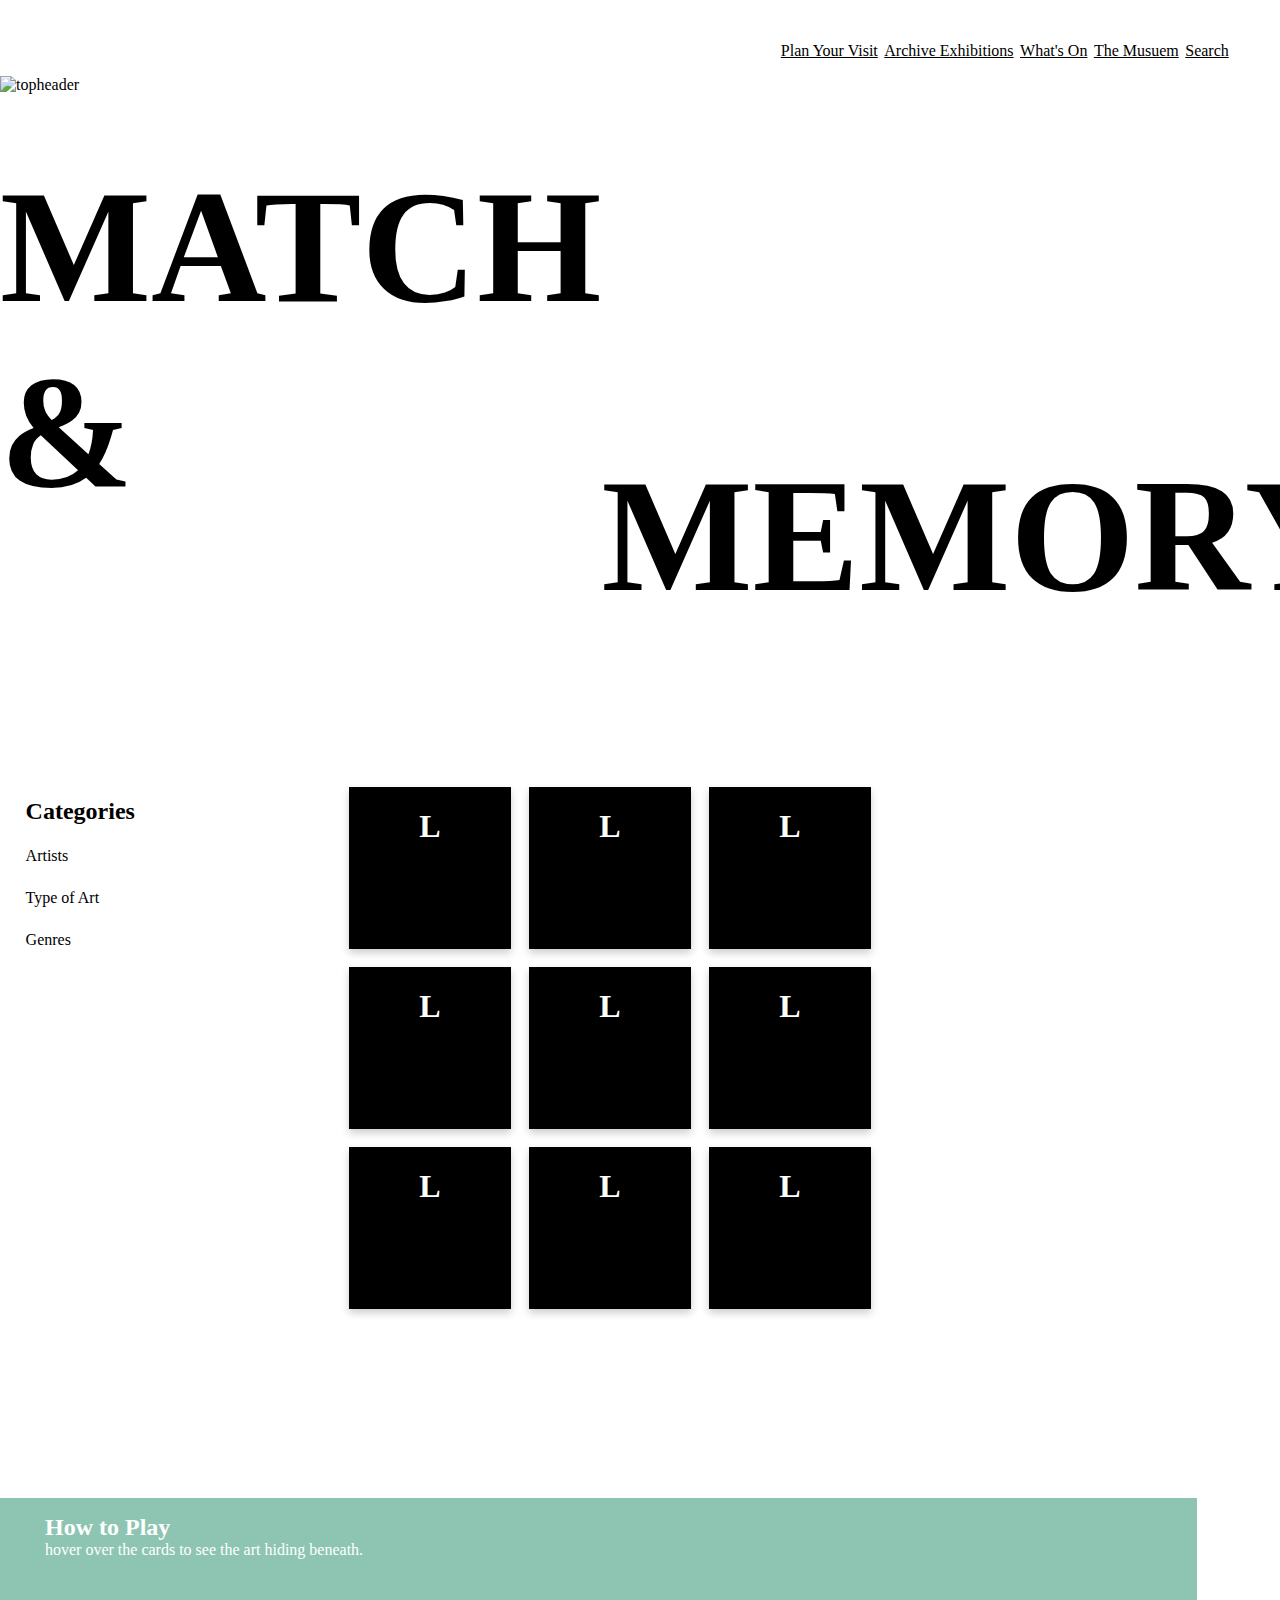
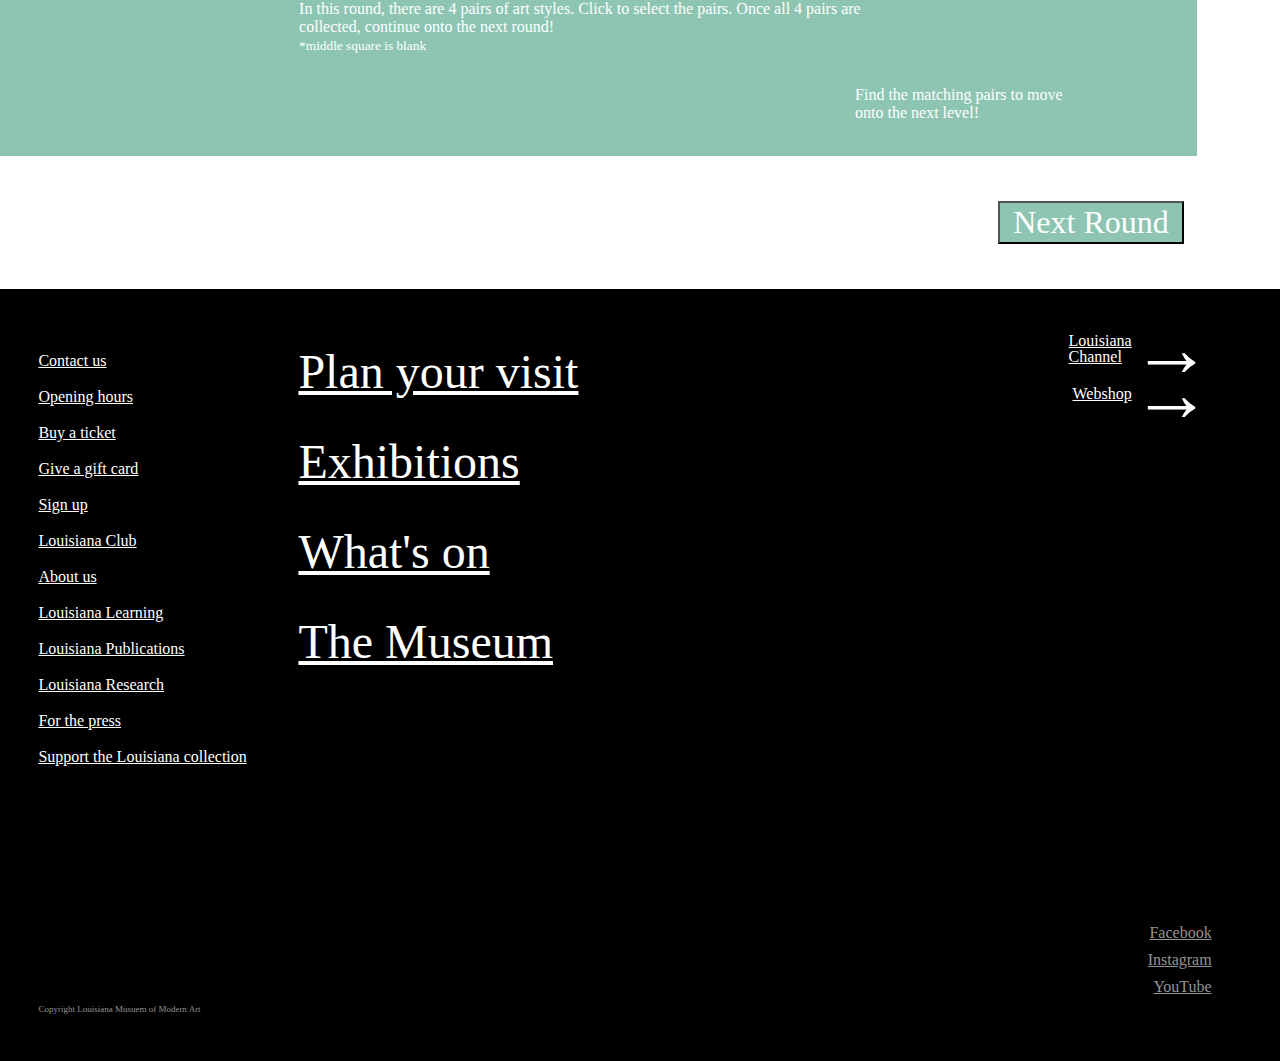
==== memory.html @ 3102db18 "cards are now flex box" ====
<!DOCTYPE html>
<html lang="en">

<head>
    <meta charset="UTF-8" />
    <meta http-equiv="X-UA-Compatible" content="IE=edge" />
    <meta name="viewport" content="width=device-width, initial-scale=1.0" />
    <meta name="robots" content="noindex,nofollow">
    <script src="https://kea-alt-del.dk/2021/autumn/louisiana/login.js"></script>
    <link rel="stylesheet" href="style.css">

</head>
<title>Memory
</title>
</head>

<body>
    <header>
        <nav>
            <ul class="memory" <li>
                <a href="https://louisiana.dk/planlaeg-dit-besog/abningstider/">Plan Your Visit</a>
                </li>
                <li>
                    <a href="https://louisiana.dk/udstillinger/aktuelle/">Archive Exhibitions
                    </a>
                </li>
                <li> <a href="https://louisiana.dk/det-sker/kalender/">What's On</a>
                </li>
                <li><a href="https://louisiana.dk/">The Musuem</a></li>
                <li><a href="https://louisiana.dk/?s=">Search</a></li>
            </ul>
        </nav>
        <p class="topheader"><img class="topheader" src="images/c_wings.svg" alt="topheader">
            <a href="https://louisiana.dk/=" class="back_arrow">← Back to Archives</a></p>
    </header>
    <main class="main_memory">
        <div class="title">
            <h1 class="game_title">MATCH &</h1>
            <h1 class="game_title2">MEMORY</h1>
        </div>
        <div class="row2">
            <aside class="aside1">
                <h2 class="aside_title">Categories</h2>
                <ul>
                    <li>Artists</li>
                    <br>
                    <li>Type of Art
                    </li><br>
                    <li>Genres</li>
                </ul>
            </aside>
            <div class="memory_grid">
                <div class="flip-card1">
                    <div class="flip-card-inner">
                        <div class="flip-card-front">
                            <h1>L</h1>
                        </div>
                        <div class="flip-card-back">
                            <img src="images/memory/painting1.jpg" alt="firstcard">
                        </div>
                    </div>
                </div>
                <div class="flip-card2">
                    <div class="flip-card-inner">
                        <div class="flip-card-front">
                            <h1>L</h1>
                        </div>
                        <div class="flip-card-back">
                            <img src="images/memory/painting1.jpg" alt="firstcard">
                        </div>
                    </div>
                </div>
                <div class="flip-card3">
                    <div class="flip-card-inner">
                        <div class="flip-card-front">
                            <h1>L</h1>
                        </div>
                        <div class="flip-card-back">
                            <img src="images/memory/painting1.jpg" alt="firstcard">
                        </div>
                    </div>
                </div>
                <div class="flip-card4">
                    <div class="flip-card-inner">
                        <div class="flip-card-front">
                            <h1>L</h1>
                        </div>
                        <div class="flip-card-back">
                            <img src="images/memory/painting1.jpg" alt="firstcard">
                        </div>
                    </div>
                </div>
                <div class="flip-card5">
                    <div class="flip-card-inner">
                        <div class="flip-card-front">
                            <h1>L</h1>
                        </div>
                        <div class="flip-card-back">
                            <img src="images/memory/painting1.jpg" alt="firstcard">
                        </div>
                    </div>
                </div>
                <div class="flip-card6">
                    <div class="flip-card-inner">
                        <div class="flip-card-front">
                            <h1>L</h1>
                        </div>
                        <div class="flip-card-back">
                            <img src="images/memory/painting1.jpg" alt="firstcard">
                        </div>
                    </div>
                </div>
                <div class="flip-card7">
                    <div class="flip-card-inner">
                        <div class="flip-card-front">
                            <h1>L</h1>
                        </div>
                        <div class="flip-card-back">
                            <img src="images/memory/painting1.jpg" alt="firstcard">
                        </div>
                    </div>
                </div>
                <div class="flip-card8">
                    <div class="flip-card-inner">
                        <div class="flip-card-front">
                            <h1>L</h1>
                        </div>
                        <div class="flip-card-back">
                            <img src="images/memory/painting1.jpg" alt="firstcard">
                        </div>
                    </div>
                </div>
                <div class="flip-card9">
                    <div class="flip-card-inner">
                        <div class="flip-card-front">
                            <h1>L</h1>
                        </div>
                        <div class="flip-card-back">
                            <img src="images/memory/painting1.jpg" alt="firstcard">
                        </div>
                    </div>
                </div>
            </div>



            <!-- <div class="cardgame">
                <section class="game_memory">
                    <article class="one">
                        <div class="front_face">L</div>
                        <img src="images/memory/painting1.jpg" class="front_faceL" alt="firstcard">
                    </article>
                    <article class="two">
                        <div class="front_face">O</div><img src="images/memory/photo1.jpg" alt="firstcard">
                    </article>
                    <article class="three">
                        <div class="front_face">U</div><img src="images/memory/abstract2.jpg" alt="firstcard">
                    </article>
                    <article class="four">
                        <div class="front_face">I </div><img src="images/memory/popart1.jpg" alt="firstcard">
                    </article>
                    <article class="five">
                        <div class="front_face">S</div>
                    </article>
                    <article class="six">
                        <div class="front_face">I</div><img src="images/memory/abstract1.jpg" alt="firstcard">
                    </article>
                    <article class="seven">
                        <div class="front_face">A</div><img src="images/memory/photo2.jpg" alt="firstcard">
                    </article>
                    <article class="eight">
                        <div class="front_face">N</div><img src="images/memory/painting2.jpg" alt="firstcard">
                    </article>
                    <article class="nine">
                        <div class="front_face">A</div><img src="images/memory/popart2.jpg" alt="firstcard">
                    </article>
                </section>
            </div> -->
        </div>
        <aside class="aside2">
            <p class="c1r1"><strong><span style="font-size: x-large;">How to Play</strong></span><br>hover over the
                cards to see the art hiding beneath.</p>
            <br>
            <p class="c2r2">In this round, there are 4 pairs of art styles. Click to select the pairs. Once all 4
                pairs
                are
                collected, continue onto the next round!<br> <span style="font-size: smaller;">*middle square is
                    blank</span>
            </p><br>
            <p class="c3r3">Find the matching pairs to move<br> onto the next level!</p>

        </aside>
        <button class="nextpage">Next Round</button>
        <footer class="footer_memory">
            <article class="c1_r1">
                <ul>
                    <li><a href="https://louisiana.dk/om-louisiana/kontakt/" title="Contact us">
                            Contact us</a></li>
                    <li><a href="https://louisiana.dk/planlaeg-dit-besog/" title="Opening hours">Opening hours</a>
                    </li>
                    <li><a href="https://klubkort.louisiana.dk/webshop/shop/viewItems.aspx?cg=LOUCG&amp;c=TIMESLOTS"
                            title="Buy a ticket">Buy a ticket</a></li>
                    <li><a href="https://engine.gogift.io/309652757550833664/louisiana" title="Give a gift card">Give a
                            gift card</a></li>

                    <li><a href="https://louisiana.dk/koeb-klubkort/" title="sign up">Sign up</a></li>
                    <li><a href="https://louisiana.dk/louisiana-klubben/" title="Louisiana Club">Louisiana Club</a>
                    </li>

                    <li><a href="https://louisiana.dk/om-louisiana/" title="About us">About us</a></li>

                    <li><a href="https://louisiana.dk/learning/" title="Louisiana Learning">Louisiana Learning</a>
                    </li>
                    <li><a href="https://louisiana.dk/om-louisiana/louisiana-publications/"
                            title="Louisiana Publications">Louisiana Publications</a></li>

                    <li><a href="https://louisiana.dk/louisiana-research/" title="Louisiana Research">Louisiana
                            Research</a></li>

                    <li><a href="https://louisiana.dk/om-louisiana/presse/" title="For the press">For the press</a>
                    </li>

                    <li><a href="https://louisiana.dk/om-louisiana/stot-kunsten/"
                            title="Support the Louisiana collection">Support the Louisiana collection</a></li>
                </ul>

            </article>
            <article class="c2_r1">
                <ul>
                    <li><a href="https://louisiana.dk/en/plan-your-visit/" title="Plan your visit">Plan your
                            visit</a>
                    </li>
                    <li><a href=https://louisiana.dk/en/exhibitions/" title="Exhibitions">Exhibitions</a></li>
                    <li><a href="https://louisiana.dk/en/whats-on/" title="What's on">What's on</a></li>
                    <li><a href="https://louisiana.dk/en/museum/" title="The Museum">The Museum</a></li>
                </ul>
            </article>
            <article class="c3_r1">
                <ul>
                    <li><a href="https://channel.louisiana.dk/">Louisiana Channel </a> →</li>
                    <li><a href="https://butik.louisiana.dk/">Webshop </a> →</li>
                </ul>
            </article>
            <article class="c1_r2">
                <p>Copyright Louisiana Musuem of Modern Art</p>
            </article>
            <article class="c3_r2">
                <ul>
                    <li><a href="https://www.facebook.com/louisianamuseum">Facebook</a></li>
                    <li><a href="https://www.instagram.com/louisianamuseum/">Instagram</a></li>
                    <li><a href="https://www.youtube.com/user/LouisianaMuseum">YouTube</a></li>
                </ul>

            </article>
        </footer>
    </main>
    <script src="memory.js"></script>

</body>

</html>
---- style.css ----
@font-face {
  font-family: "gotham";
  src: url("./font/Gotham-Black.otf");
}
@font-face {
  font-family: "gotham-bold";
  src: url("./font/Gotham-Bold.otf");
}
@font-face {
  font-family: "gotham-light";
  src: url("./font/Gotham-Light.otf");
}

html {
  font-family: gotham;
}

/* NAVIGATION  */
nav {
  padding-top: 2vw;
}

nav ul {
  list-style-type: none;
  flex-direction: row;
  display: flex;
  justify-content: space-between;
  align-items: center;
  margin-left: 60vw;
  width: 35vw;
  padding: 1vw;
  padding-bottom: 0vw;
  padding-top: 0vw;
  gap: 0.5vw;
}

a {
  color: white;
  text-decoration-line: underline;
  font-size: 1rem;
  line-height: 1rem;
  font-family: gotham-light;
}
body {
  padding: 0px;
  margin: 0px;
}
/* HEADER */
.bg_img {
  width: 100vw;
  z-index: -1;
  position: absolute;
  height: 80vh;
}
.back_arrow {
  padding-left: 2vw;
  position: absolute;
  margin-bottom: 2vw;
  font-size: 1.1rem;
}
h1 {
  color: white;
}
p.topheader {
  display: flex;
  align-items: flex-end;
}
img.topheader {
  width: 100vw;
}
h1.title {
  color: white;
  margin-left: 20vw;
  font-size: 130px;
}
h1.sub_title {
  background-color: white;
  color: #231f20;
  margin-left: 20vw;
  display: flex;
  z-index: 0;
  position: relative;
  padding: 3vw;
  font-size: 3em;
  margin-top: 1vw;
  font-family: gotham-bold;
}
/* MAIN */
main {
  display: grid;
  grid-template-columns: repeat(24, 1fr);
  grid-template-rows: auto;
}
/* first game card */
.game_card1 {
  display: grid;
  grid-template-columns: 0.3fr, 0.7fr;
  grid-column-start: 1;
  grid-column-end: 20;
  grid-row-start: 1;
  margin-left: 0.5vw;
  margin-bottom: 10vw;
}

.column1 {
  grid-column-start: 1;
}
.inner_artist {
  width: 100%;
  height: 100%;
}

.column2 {
  grid-column-start: 2;
}
.c2grid {
  display: grid;
  grid-template-rows: 0.5fr 0.4fr 0.1fr;
  margin-left: 1vw;
}
.title_artist {
  grid-row-start: 1;
  color: black;
  font-size: 5rem;
  margin: 0px;
  font-family: gotham-bold;
}
.artist_paragraph {
  grid-row-start: 2;
  font-family: gotham-light;
}
.artist_button {
  grid-row-start: 3;
  background-color: #8dc5b2;
  color: white;
  padding: 0.9vw;
  width: max-content;
}
/* second game card */
.game_card2 {
  display: grid;
  grid-template-columns: 0.7fr, 0.3fr;
  grid-column-start: 4;
  grid-column-end: 24;
  grid-row-start: 2;
  margin: 0px;
  margin-bottom: 10vw;
}

.column1_2 {
  grid-column-start: 2;
}

.inner_artist1_2 {
  width: 100%;
  height: 100%;
}

.column2_2 {
  grid-column-start: 1;
  grid-row-start: 1;
}

.c2grid2_2 {
  display: grid;
  grid-template-rows: 0.5fr 0.4fr 0.1fr;
  margin-right: 1vw;
  text-align: right;
}

.title_artist2_2 {
  grid-row-start: 1;
  color: black;
  font-size: 5rem;
  margin: 0px;
  font-family: gotham-bold;
}
.artist_paragraph2_2 {
  grid-row-start: 2;
  font-family: gotham-light;
}
.artist_button2_2 {
  grid-row-start: 3;
  background-color: #8dc5b2;
  color: white;
  padding: 0.9vw;
  width: max-content;
  display: block;
  float: right;
}

/* third game card */
.game_card3 {
  display: grid;
  grid-template-columns: 0.3fr, 0.7fr;
  grid-column-start: 1;
  grid-column-end: 20;
  grid-row-start: 3;
  margin-left: 0.5vw;
  margin-bottom: 10vw;
}

.column1 {
  grid-column-start: 1;
}
.inner_artist {
  width: 100%;
  height: 100%;
}

.column2 {
  grid-column-start: 2;
}
.c2grid {
  display: grid;
  grid-template-rows: 0.5fr 0.4fr 0.1fr;
  margin-left: 1vw;
}
.title_artist {
  grid-row-start: 1;
  color: black;
  font-size: 5rem;
  margin: 0px;
  font-family: gotham-bold;
}
.artist_paragraph {
  grid-row-start: 2;
  font-family: gotham-light;
}
.artist_button {
  grid-row-start: 3;
  background-color: #8dc5b2;
  color: white;
  padding: 0.9vw;
  width: max-content;
}

/* footer */
footer {
  display: grid;
  grid-template-columns: 0.3fr 0.5fr 0.2fr;
  grid-template-rows: 0.8fr 0.2fr;
  background-color: black;
  color: white;
  padding: 3vw;
}
.c1_r1 {
  grid-column-start: 1;
  grid-row-start: 1;
}

.c1_r1 ul {
  display: flex;
  flex-direction: column;
  justify-content: space-evenly;
  text-align: left;
  list-style-type: none;
  margin-left: 0px;
  padding-left: 0px;
}
.c1_r1 a {
  line-height: 4vh;
}
.c2_r1 {
  grid-column-start: 2;
  grid-row-start: 1;
}
.c2_r1 ul {
  display: flex;
  flex-direction: column;
  justify-content: space-between;
  text-align: left;
  list-style-type: none;
  margin-top: 0px;
  margin-left: 0px;
}
.c2_r1 a {
  line-height: 10vh;
  font-family: gotham-light;
  font-size: 3em;
}
.c3_r1 {
  grid-column-start: 3;
  grid-row-start: 1;
}
.c3_r1 ul {
  display: flex;
  flex-direction: column;
  justify-content: space-between;
  align-items: flex-end;
  list-style-type: none;
  font-family: gotham-light;
  font-size: 5em;
  margin-top: 0px;
}
.c3_r1 li {
  text-align: left;
  align-items: center;
  display: flex;
  line-height: 5vh;
}
.c1_r2 {
  grid-column-start: 1;
  grid-row-start: 2;
  font-size: xx-small;
  font-family: gotham-light;
  padding-top: 10vw;
  display: flex;
  align-items: flex-end;
  color: #949393;
}
.c1_r2 p {
  justify-content: flex-end;
}
.c3_r2 {
  grid-column-start: 3;
  grid-row-start: 2;
  font-size: xx-small;
  font-family: gotham-light;
  padding-top: 10vw;
}

.c3_r2 ul {
  display: flex;
  flex-direction: column;
  justify-content: space-between;
  align-items: flex-end;
  text-align: left;
  list-style-type: none;
  margin-top: 0px;
}
.c3_r2 a {
  line-height: 3vh;
  color: #949393;
}
/* MEMORY */

.main_memory {
  display: grid;
  grid-template-rows: auto;
  grid-template-columns: 1fr;
}
ul.memory a {
  color: black;
}
.title {
  display: grid;
  grid-column-start: 1;
  grid-template-rows: 1fr 1fr;
  grid-template-columns: 1fr 1fr;
  margin-bottom: 0px;
}
.game_title {
  color: black;
  font-size: 10rem;
  font-family: gotham;
  display: flex;
  justify-content: flex-start;
  margin-top: 5vh;
  margin-bottom: 1vh;
  z-index: -1;
  grid-row-start: 1;
  grid-column-end: 2;
}
.game_title2 {
  color: black;
  font-size: 10rem;
  font-family: gotham;
  display: flex;
  justify-content: flex-start;
  /* margin-left: 10vw; */
  margin-top: -10vh;
  z-index: -1;
  grid-column-start: 2;
  grid-row-start: 2;
}

.row2 {
  display: grid;
  grid-row-start: 3;
  grid-template-columns: 1fr 3fr;
  top: -20vh;
  position: relative;
  margin-bottom: 0px;
  padding-bottom: 0px;
}

.aside1 {
  font-family: gotham-light;
  grid-column-start: 1;
  width: max-content;
  margin-left: 2vw;
}
.aside1 .aside_title {
  width: 10vw;
  text-align: left;
}
.aside1 li {
  line-height: 1.5rem;
  list-style-type: none;
}
.aside1 ul {
  list-style-position: inside;
  padding-left: 0;
}
.cardgame {
  width: 45vw;
  height: 62vh;
  grid-column-start: 2;
  grid-row-start: 1;
  grid-row-end: 3;
  background-color: black;
}

/* TEST MEMORY!!!! */
.memory_grid {
  display: flex;
  width: 60vmin;
  height: 60vmin;
  flex-direction: row;
  flex-wrap: wrap;
}
.flip-card1,
.flip-card2,
.flip-card3,
.flip-card4,
.flip-card5,
.flip-card6,
.flip-card7,
.flip-card8,
.flip-card9 {
  width: 18vmin;
  height: 18vmin;
  margin: 1vmin;
}

.flip-card-inner {
  position: relative;
  width: 100%;
  height: 100%;
  text-align: center;
  transition: transform 0.6s;
  transform-style: preserve-3d;
  box-shadow: 0 4px 8px 0 rgba(0, 0, 0, 0.2);
}

.flip-card:hover .flip-card-inner {
  transform: rotateY(180deg);
}

.flip-card-front,
.flip-card-back {
  position: absolute;
  width: 100%;
  height: 100%;
  -webkit-backface-visibility: hidden;
  backface-visibility: hidden;
}

.flip-card-front {
  background-color: black;
  color: white;
}

.flip-card-back {
  width: 100%;
  height: 100%;
  transform: rotateY(180deg);
}
.memory_grid img {
  /* display: block; */
  width: 100%;
  height: 100%;
}
/* END OF TEST  */
.game_memory {
  display: grid;
  grid-template-rows: repeat(3, 1fr);
  grid-template-columns: repeat(3, 1fr);
}

.aside2 {
  background-color: #8dc5b2;
  width: 90vw;
  overflow: hidden;
  position: relative;
  margin: 0px;
  display: grid;
  font-family: gotham-light;
  padding: 0px;
  padding-left: 5vmin;
  color: white;
  grid-template-columns: 0.5fr 1fr 0.5fr;
  grid-template-rows: repeat(3, 1fr);
  grid-row-start: 4;
}

.aside2 .c1r1 {
  grid-column-start: 1;
  grid-row-start: 1;
  padding: 0px;
  width: max-content;
}
.aside2 .c2r2 {
  grid-column-start: 2;
  grid-row-start: 2;
  padding: 0px;
  margin-left: -5vw;
}
.aside2 .c3r3 {
  grid-column-start: 3;
  grid-row-start: 3;
  padding: 0px;
  margin-left: -5vw;
}
article.one,
.two,
.three,
.four,
.five,
.six,
.seven,
.eight,
.nine {
  width: 14vw;
  height: 19vh;
  display: flex;
  justify-content: center;
  padding: 0.4vw;
}

.front_face {
  text-align: center;
  font-size: 10rem;
  width: 14vw;
  height: 19vh;
  z-index: 1;
  position: absolute;
  background-color: white;
}

.front_faceL {
  text-align: center;
  font-size: 10rem;
  width: 14vw;
  height: 19vh;
  z-index: 10;
  position: absolute;
  background-color: lightblue;
  content: "L";
}
.invisible {
  display: none;
}

.card_flip {
  transform: rotateY(180deg);
  transform-style: preserve-3d;
  transition: all 7s cubic-bezier(0.175, 0.885, 0.32, 1.275);
  transition-timing-function: cubic-bezier(0.175, 0.885, 0.32, 1.275);
}

/* .card_flip {
  animation-name: flip 3s ease-in linear;
  transform: rotateY (180deg) scale(1.5);
} */

.game_memory img {
  /* display: block; */
  width: 100%;
  height: 100%;
  z-index: -1;
}

article.one,
.two,
.three {
  grid-row-start: 1;
  position: relative;
}
article.four,
.five,
.six {
  grid-row-start: 2;
  position: relative;
}
article.seven,
.eight,
.nine {
  grid-row-start: 3;
  position: relative;
}

.aside_title {
  text-align: left;
}
.aside2 li {
  line-height: 1.5rem;
  list-style-type: none;
}
.aside2 ul {
  list-style-position: inside;
  padding-left: 0px;
}
.nextpage {
  grid-row-start: 5;
  grid-column-start: 1;
  background-color: #8dc5b2;
  color: white;
  padding-left: 1vw;
  padding-right: 1vw;

  font-size: 2rem;
  width: max-content;
  font-family: gotham-bold;
  margin-left: 78vw;
  position: relative;
  margin-top: 5vmin;
  margin-bottom: 5vmin;
}

.footer_memory {
  display: grid;
  grid-row-start: 6;
  grid-template-columns: 0.2fr 0.7fr 0.1fr;
  grid-template-rows: 2fr 1fr;
  background-color: black;
  color: white;
  padding: 3vw;
}
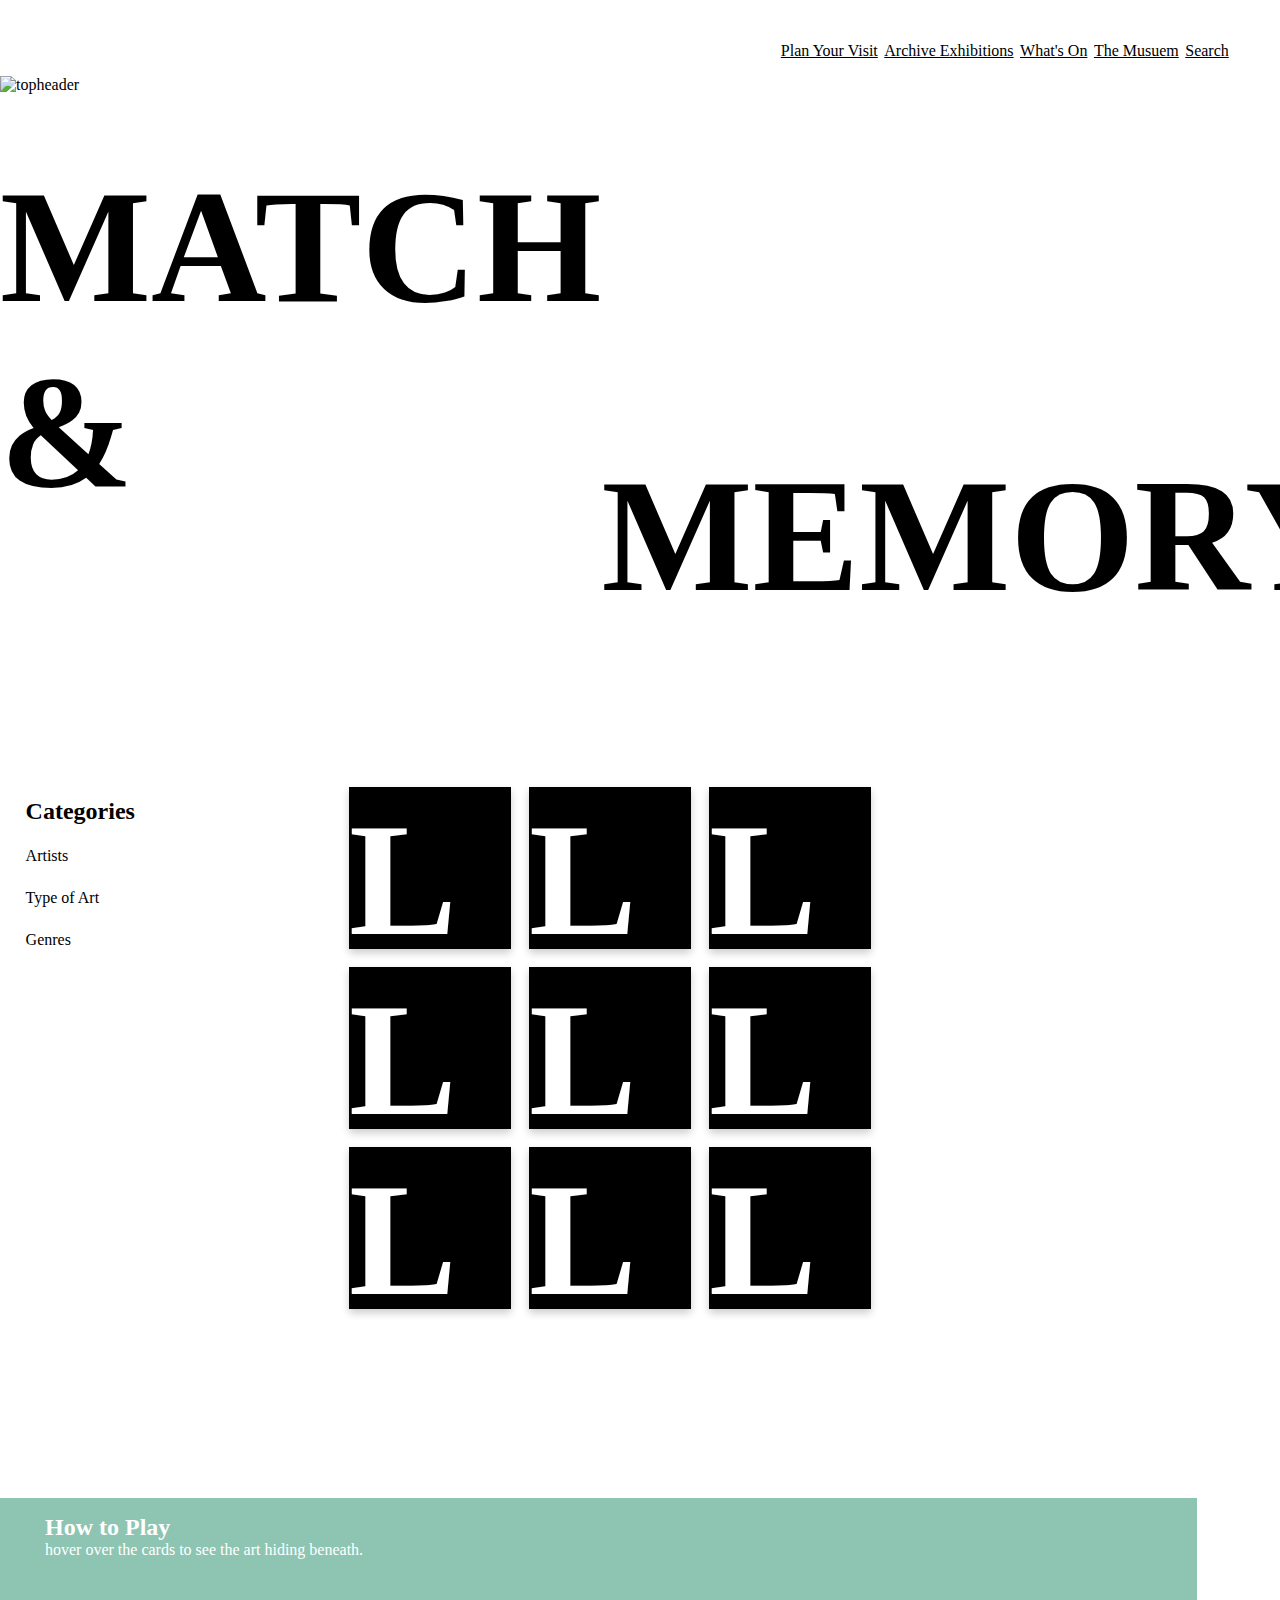
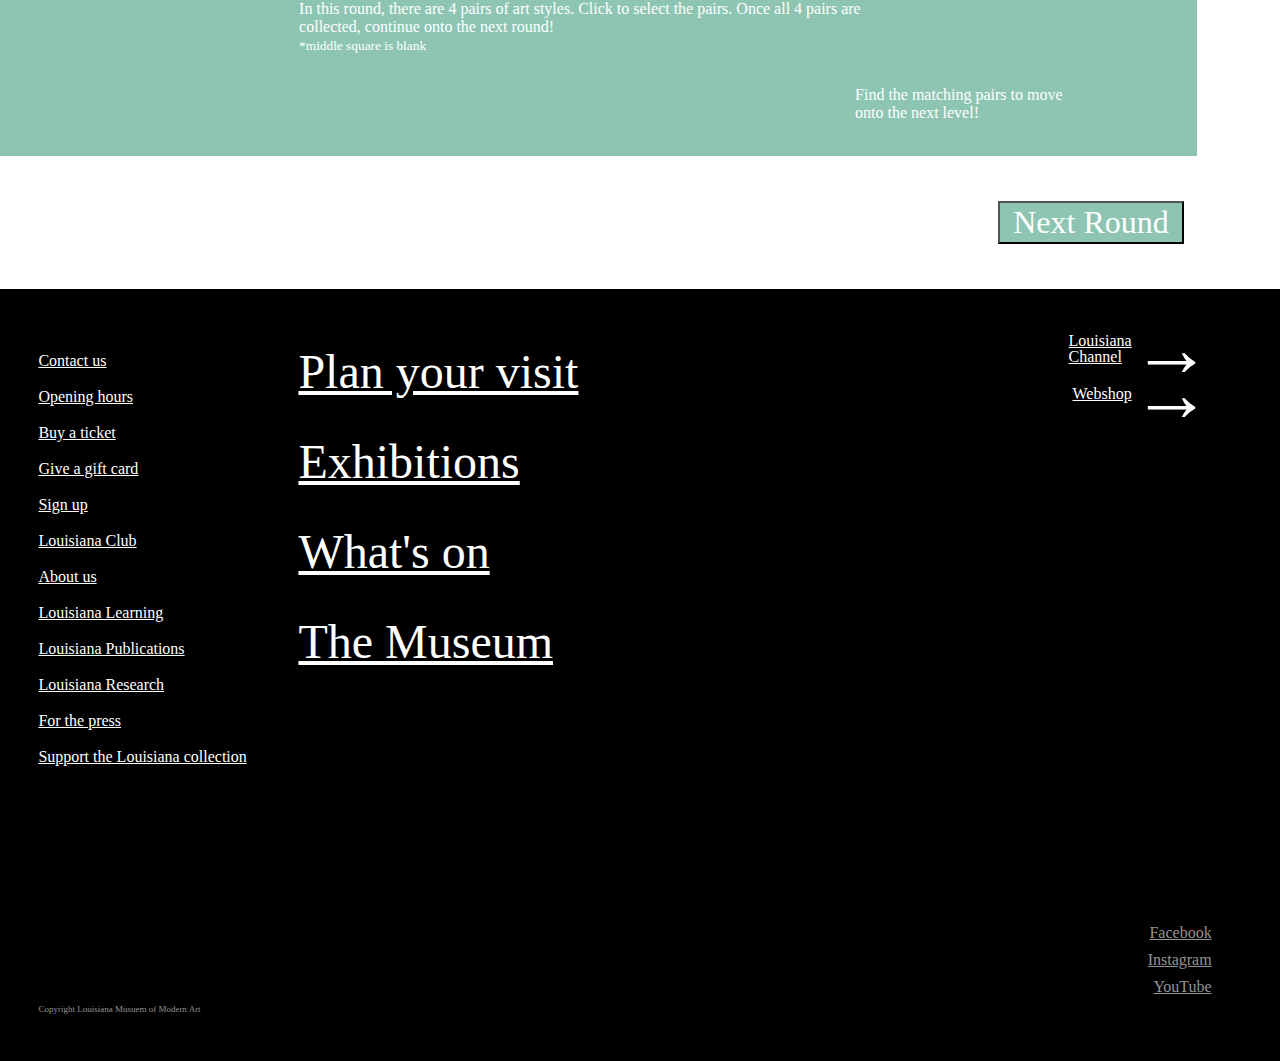
==== commit b4548c86: "proper imggs placed" ====
--- a/memory.html
+++ b/memory.html
@@ -66,7 +66,7 @@
                             <h1>L</h1>
                         </div>
                         <div class="flip-card-back">
-                            <img src="images/memory/painting1.jpg" alt="firstcard">
+                            <img src="images/memory/photo1.jpg" alt="firstcard">
                         </div>
                     </div>
                 </div>
@@ -76,7 +76,7 @@
                             <h1>L</h1>
                         </div>
                         <div class="flip-card-back">
-                            <img src="images/memory/painting1.jpg" alt="firstcard">
+                            <img src="images/memory/abstract2.jpg" alt="firstcard">
                         </div>
                     </div>
                 </div>
@@ -86,7 +86,7 @@
                             <h1>L</h1>
                         </div>
                         <div class="flip-card-back">
-                            <img src="images/memory/painting1.jpg" alt="firstcard">
+                            <img src="images/memory/popart1.jpg" alt="firstcard">
                         </div>
                     </div>
                 </div>
@@ -96,7 +96,6 @@
                             <h1>L</h1>
                         </div>
                         <div class="flip-card-back">
-                            <img src="images/memory/painting1.jpg" alt="firstcard">
                         </div>
                     </div>
                 </div>
@@ -106,7 +105,7 @@
                             <h1>L</h1>
                         </div>
                         <div class="flip-card-back">
-                            <img src="images/memory/painting1.jpg" alt="firstcard">
+                            <img src="images/memory/abstract1.jpg" alt="firstcard">
                         </div>
                     </div>
                 </div>
@@ -116,7 +115,7 @@
                             <h1>L</h1>
                         </div>
                         <div class="flip-card-back">
-                            <img src="images/memory/painting1.jpg" alt="firstcard">
+                            <img src="images/memory/photo2.jpg" alt="firstcard">
                         </div>
                     </div>
                 </div>
@@ -126,7 +125,7 @@
                             <h1>L</h1>
                         </div>
                         <div class="flip-card-back">
-                            <img src="images/memory/painting1.jpg" alt="firstcard">
+                            <img src="images/memory/painting2.jpg" alt="firstcard">
                         </div>
                     </div>
                 </div>
@@ -136,7 +135,7 @@
                             <h1>L</h1>
                         </div>
                         <div class="flip-card-back">
-                            <img src="images/memory/painting1.jpg" alt="firstcard">
+                            <img src="images/memory/popart2.jpg" alt="firstcard">
                         </div>
                     </div>
                 </div>
--- a/style.css
+++ b/style.css
@@ -444,7 +444,15 @@
   box-shadow: 0 4px 8px 0 rgba(0, 0, 0, 0.2);
 }
 
-.flip-card:hover .flip-card-inner {
+.flip-card1:hover .flip-card-inner,
+.flip-card2:hover .flip-card-inner,
+.flip-card3:hover .flip-card-inner,
+.flip-card4:hover .flip-card-inner,
+.flip-card5:hover .flip-card-inner,
+.flip-card6:hover .flip-card-inner,
+.flip-card7:hover .flip-card-inner,
+.flip-card8:hover .flip-card-inner,
+.flip-card9:hover .flip-card-inner {
   transform: rotateY(180deg);
 }
 
@@ -461,7 +469,12 @@
   background-color: black;
   color: white;
 }
-
+.memory_grid h1 {
+  padding: 0px;
+  margin: auto;
+  text-align: left;
+  font-size: 18vmin;
+}
 .flip-card-back {
   width: 100%;
   height: 100%;
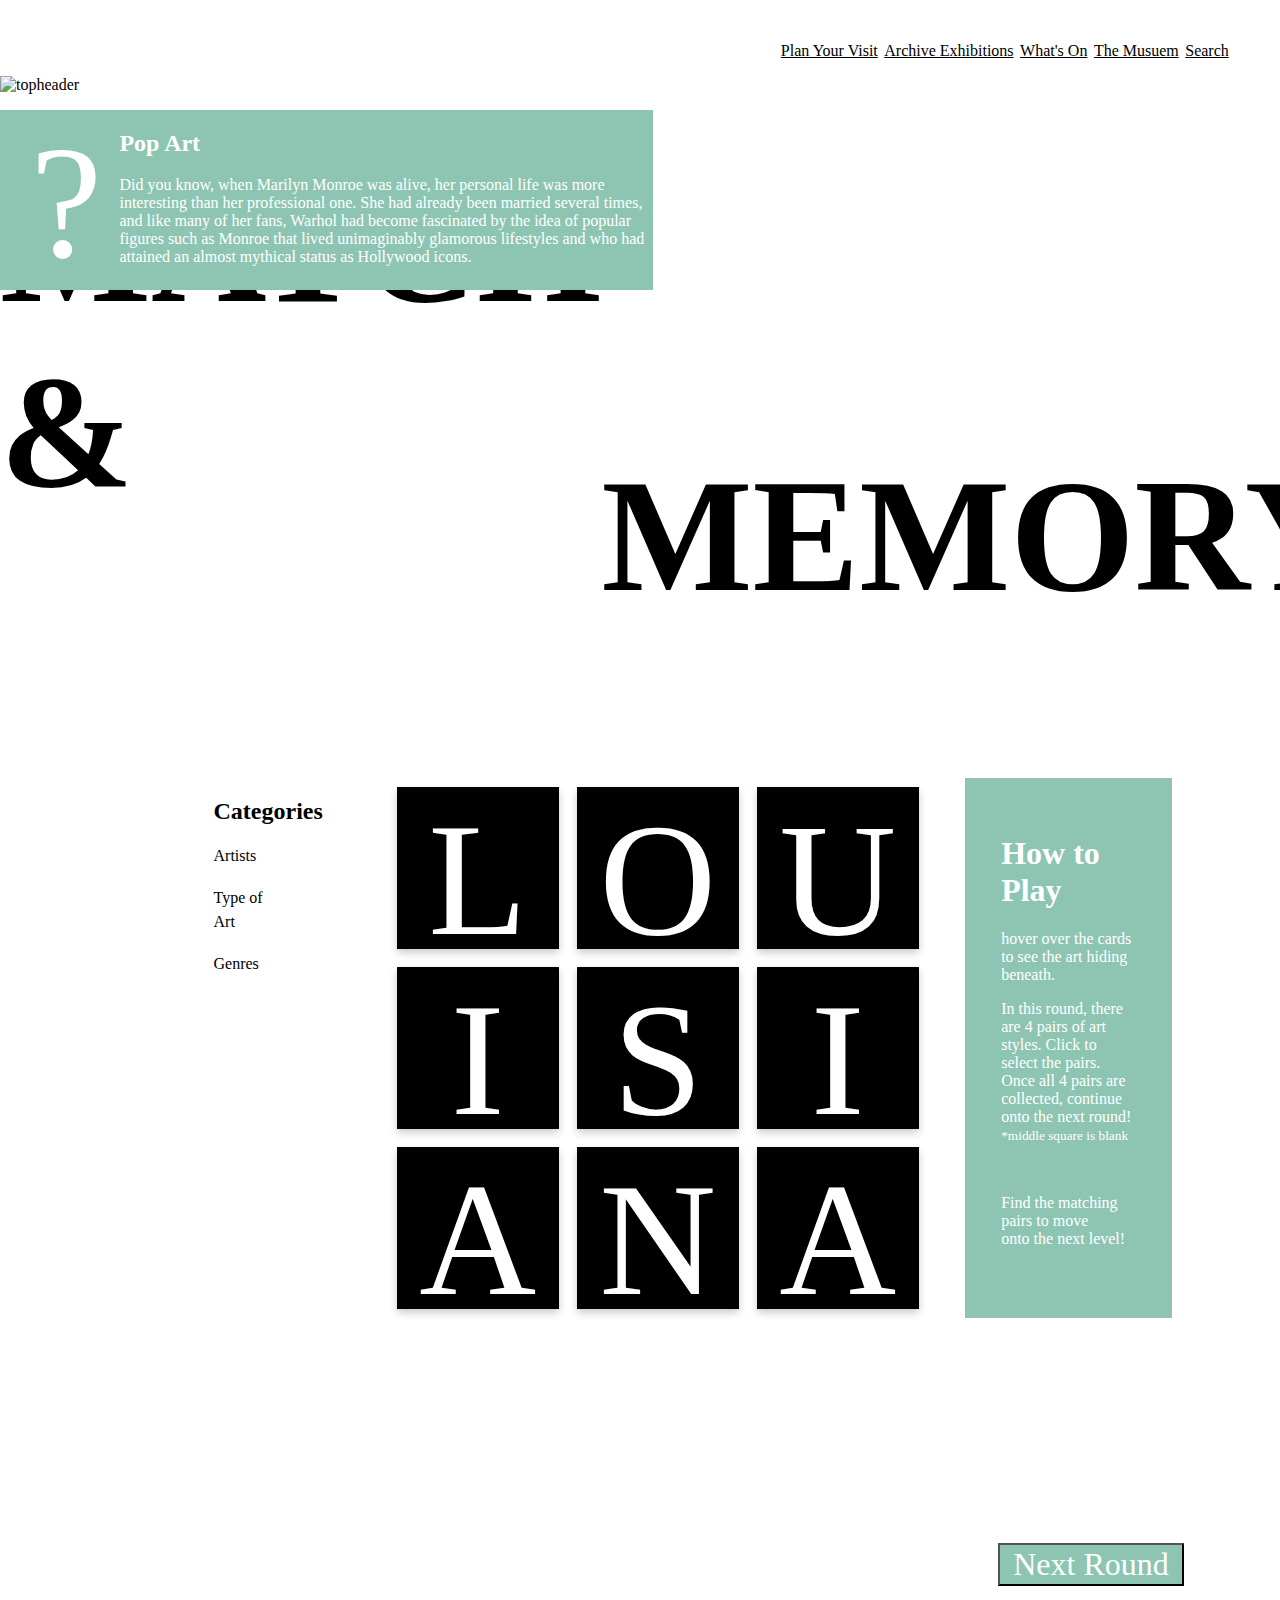
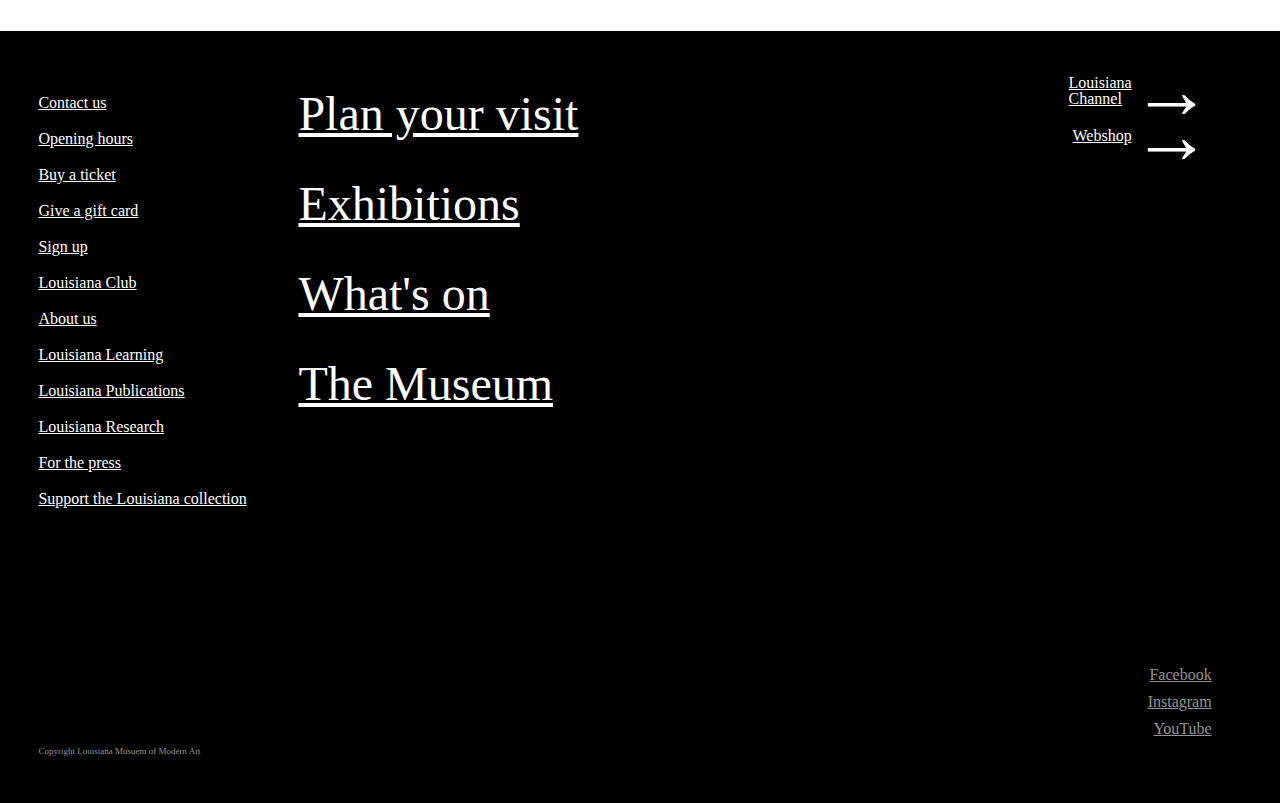
==== commit fd1593fa: "aside vboxes fixed" ====
--- a/memory.html
+++ b/memory.html
@@ -53,7 +53,7 @@
                 <div class="flip-card1">
                     <div class="flip-card-inner">
                         <div class="flip-card-front">
-                            <h1>L</h1>
+                            <span></span>
                         </div>
                         <div class="flip-card-back">
                             <img src="images/memory/painting1.jpg" alt="firstcard">
@@ -63,7 +63,7 @@
                 <div class="flip-card2">
                     <div class="flip-card-inner">
                         <div class="flip-card-front">
-                            <h1>L</h1>
+                            <span></span>
                         </div>
                         <div class="flip-card-back">
                             <img src="images/memory/photo1.jpg" alt="firstcard">
@@ -73,7 +73,7 @@
                 <div class="flip-card3">
                     <div class="flip-card-inner">
                         <div class="flip-card-front">
-                            <h1>L</h1>
+                            <span></span>
                         </div>
                         <div class="flip-card-back">
                             <img src="images/memory/abstract2.jpg" alt="firstcard">
@@ -83,7 +83,7 @@
                 <div class="flip-card4">
                     <div class="flip-card-inner">
                         <div class="flip-card-front">
-                            <h1>L</h1>
+                            <span></span>
                         </div>
                         <div class="flip-card-back">
                             <img src="images/memory/popart1.jpg" alt="firstcard">
@@ -93,7 +93,7 @@
                 <div class="flip-card5">
                     <div class="flip-card-inner">
                         <div class="flip-card-front">
-                            <h1>L</h1>
+                            <span></span>
                         </div>
                         <div class="flip-card-back">
                         </div>
@@ -102,7 +102,7 @@
                 <div class="flip-card6">
                     <div class="flip-card-inner">
                         <div class="flip-card-front">
-                            <h1>L</h1>
+                            <span></span>
                         </div>
                         <div class="flip-card-back">
                             <img src="images/memory/abstract1.jpg" alt="firstcard">
@@ -112,7 +112,7 @@
                 <div class="flip-card7">
                     <div class="flip-card-inner">
                         <div class="flip-card-front">
-                            <h1>L</h1>
+                            <span></span>
                         </div>
                         <div class="flip-card-back">
                             <img src="images/memory/photo2.jpg" alt="firstcard">
@@ -122,7 +122,7 @@
                 <div class="flip-card8">
                     <div class="flip-card-inner">
                         <div class="flip-card-front">
-                            <h1>L</h1>
+                            <span></span>
                         </div>
                         <div class="flip-card-back">
                             <img src="images/memory/painting2.jpg" alt="firstcard">
@@ -132,7 +132,7 @@
                 <div class="flip-card9">
                     <div class="flip-card-inner">
                         <div class="flip-card-front">
-                            <h1>L</h1>
+                            <span></span>
                         </div>
                         <div class="flip-card-back">
                             <img src="images/memory/popart2.jpg" alt="firstcard">
@@ -140,53 +140,19 @@
                     </div>
                 </div>
             </div>
-
-
-
-            <!-- <div class="cardgame">
-                <section class="game_memory">
-                    <article class="one">
-                        <div class="front_face">L</div>
-                        <img src="images/memory/painting1.jpg" class="front_faceL" alt="firstcard">
-                    </article>
-                    <article class="two">
-                        <div class="front_face">O</div><img src="images/memory/photo1.jpg" alt="firstcard">
-                    </article>
-                    <article class="three">
-                        <div class="front_face">U</div><img src="images/memory/abstract2.jpg" alt="firstcard">
-                    </article>
-                    <article class="four">
-                        <div class="front_face">I </div><img src="images/memory/popart1.jpg" alt="firstcard">
-                    </article>
-                    <article class="five">
-                        <div class="front_face">S</div>
-                    </article>
-                    <article class="six">
-                        <div class="front_face">I</div><img src="images/memory/abstract1.jpg" alt="firstcard">
-                    </article>
-                    <article class="seven">
-                        <div class="front_face">A</div><img src="images/memory/photo2.jpg" alt="firstcard">
-                    </article>
-                    <article class="eight">
-                        <div class="front_face">N</div><img src="images/memory/painting2.jpg" alt="firstcard">
-                    </article>
-                    <article class="nine">
-                        <div class="front_face">A</div><img src="images/memory/popart2.jpg" alt="firstcard">
-                    </article>
-                </section>
-            </div> -->
+            <aside class="aside2">
+                <h1>How to Play</strong></h1>
+                <p>hover over the
+                    cards to see the art hiding beneath.</p>
+                <p>In this round, there are 4 pairs of art styles. Click to select the pairs. Once all 4
+                    pairs
+                    are
+                    collected, continue onto the next round!<br> <span style="font-size: smaller;">*middle square is
+                        blank</span>
+                </p><br>
+                <p>Find the matching pairs to move<br> onto the next level!</p>
+            </aside>
         </div>
-        <aside class="aside2">
-            <p class="c1r1"><strong><span style="font-size: x-large;">How to Play</strong></span><br>hover over the
-                cards to see the art hiding beneath.</p>
-            <br>
-            <p class="c2r2">In this round, there are 4 pairs of art styles. Click to select the pairs. Once all 4
-                pairs
-                are
-                collected, continue onto the next round!<br> <span style="font-size: smaller;">*middle square is
-                    blank</span>
-            </p><br>
-            <p class="c3r3">Find the matching pairs to move<br> onto the next level!</p>
 
         </aside>
         <button class="nextpage">Next Round</button>
@@ -252,6 +218,16 @@
 
             </article>
         </footer>
+        <div class="box_pop">
+            <div class="lightbulb">?</div>
+            <div class="box_pop2">
+                <h2>Pop Art</h2>
+                <p>Did you know, when Marilyn Monroe was alive, her personal life was more interesting than her
+                    professional one. She had already been married several times, and like many of her fans, Warhol had
+                    become fascinated by the idea of popular figures such as Monroe that lived unimaginably glamorous
+                    lifestyles and who had attained an almost mythical status as Hollywood icons.</p>
+            </div>
+        </div>
     </main>
     <script src="memory.js"></script>
 
--- a/style.css
+++ b/style.css
@@ -378,7 +378,7 @@
 .row2 {
   display: grid;
   grid-row-start: 3;
-  grid-template-columns: 1fr 3fr;
+  grid-template-columns: 1fr 1fr 3fr 1fr 1fr;
   top: -20vh;
   position: relative;
   margin-bottom: 0px;
@@ -387,8 +387,8 @@
 
 .aside1 {
   font-family: gotham-light;
-  grid-column-start: 1;
-  width: max-content;
+  grid-column-start: 2;
+  width: 8vmin;
   margin-left: 2vw;
 }
 .aside1 .aside_title {
@@ -414,11 +414,13 @@
 
 /* TEST MEMORY!!!! */
 .memory_grid {
+  justify-content: center;
   display: flex;
   width: 60vmin;
   height: 60vmin;
   flex-direction: row;
   flex-wrap: wrap;
+  margin: auto;
 }
 .flip-card1,
 .flip-card2,
@@ -433,7 +435,79 @@
   height: 18vmin;
   margin: 1vmin;
 }
-
+/* changing letters */
+.flip-card1 span:before {
+  content: "L";
+  padding: 0px;
+  margin: auto;
+  text-align: left;
+  font-size: 18vmin;
+  color: white;
+}
+.flip-card2 span:before {
+  content: "O";
+  padding: 0px;
+  margin: auto;
+  text-align: left;
+  font-size: 18vmin;
+  color: white;
+}
+.flip-card3 span:before {
+  content: "U";
+  padding: 0px;
+  margin: auto;
+  text-align: left;
+  font-size: 18vmin;
+  color: white;
+}
+.flip-card4 span:before {
+  content: "I";
+  padding: 0px;
+  margin: auto;
+  text-align: left;
+  font-size: 18vmin;
+  color: white;
+}
+.flip-card5 span:before {
+  content: "S";
+  padding: 0px;
+  margin: auto;
+  text-align: left;
+  font-size: 18vmin;
+  color: white;
+}
+.flip-card6 span:before {
+  content: "I";
+  padding: 0px;
+  margin: auto;
+  text-align: left;
+  font-size: 18vmin;
+  color: white;
+}
+.flip-card7 span:before {
+  content: "A";
+  padding: 0px;
+  margin: auto;
+  text-align: left;
+  font-size: 18vmin;
+  color: white;
+}
+.flip-card8 span:before {
+  content: "N";
+  padding: 0px;
+  margin: auto;
+  text-align: left;
+  font-size: 18vmin;
+  color: white;
+}
+.flip-card9 span:before {
+  content: "A";
+  padding: 0px;
+  margin: auto;
+  text-align: left;
+  font-size: 18vmin;
+  color: white;
+}
 .flip-card-inner {
   position: relative;
   width: 100%;
@@ -444,7 +518,8 @@
   box-shadow: 0 4px 8px 0 rgba(0, 0, 0, 0.2);
 }
 
-.flip-card1:hover .flip-card-inner,
+/* flip cards */
+/* .flip-card1:hover .flip-card-inner,
 .flip-card2:hover .flip-card-inner,
 .flip-card3:hover .flip-card-inner,
 .flip-card4:hover .flip-card-inner,
@@ -454,6 +529,12 @@
 .flip-card8:hover .flip-card-inner,
 .flip-card9:hover .flip-card-inner {
   transform: rotateY(180deg);
+} */
+
+.flip_js {
+  transform: rotateY(180deg);
+  transition: transform 0.6s;
+  transform-style: preserve-3d;
 }
 
 .flip-card-front,
@@ -469,22 +550,17 @@
   background-color: black;
   color: white;
 }
-.memory_grid h1 {
-  padding: 0px;
-  margin: auto;
-  text-align: left;
-  font-size: 18vmin;
-}
+
 .flip-card-back {
   width: 100%;
   height: 100%;
   transform: rotateY(180deg);
 }
 .memory_grid img {
-  /* display: block; */
   width: 100%;
   height: 100%;
 }
+
 /* END OF TEST  */
 .game_memory {
   display: grid;
@@ -493,39 +569,16 @@
 }
 
 .aside2 {
+  font-family: gotham-light;
+  grid-column-start: 4;
+  width: 15vmin;
+  margin-left: 2vw;
   background-color: #8dc5b2;
-  width: 90vw;
-  overflow: hidden;
-  position: relative;
-  margin: 0px;
-  display: grid;
-  font-family: gotham-light;
-  padding: 0px;
-  padding-left: 5vmin;
-  color: white;
-  grid-template-columns: 0.5fr 1fr 0.5fr;
-  grid-template-rows: repeat(3, 1fr);
-  grid-row-start: 4;
-}
-
-.aside2 .c1r1 {
-  grid-column-start: 1;
-  grid-row-start: 1;
-  padding: 0px;
-  width: max-content;
-}
-.aside2 .c2r2 {
-  grid-column-start: 2;
-  grid-row-start: 2;
-  padding: 0px;
-  margin-left: -5vw;
-}
-.aside2 .c3r3 {
-  grid-column-start: 3;
-  grid-row-start: 3;
-  padding: 0px;
-  margin-left: -5vw;
-}
+  color: white;
+  padding: 4vmin;
+  z-index: -5;
+}
+
 article.one,
 .two,
 .three,
@@ -562,10 +615,6 @@
   background-color: lightblue;
   content: "L";
 }
-.invisible {
-  display: none;
-}
-
 .card_flip {
   transform: rotateY(180deg);
   transform-style: preserve-3d;
@@ -573,10 +622,10 @@
   transition-timing-function: cubic-bezier(0.175, 0.885, 0.32, 1.275);
 }
 
-/* .card_flip {
+.card_flip {
   animation-name: flip 3s ease-in linear;
   transform: rotateY (180deg) scale(1.5);
-} */
+}
 
 .game_memory img {
   /* display: block; */
@@ -603,7 +652,7 @@
   grid-row-start: 3;
   position: relative;
 }
-
+/* END OF 1st memory */
 .aside_title {
   text-align: left;
 }
@@ -631,7 +680,31 @@
   margin-top: 5vmin;
   margin-bottom: 5vmin;
 }
-
+.box_pop {
+  width: 50vw;
+  height: 20vmin;
+  position: absolute;
+  background-color: #8dc5b2;
+  color: white;
+  padding-left: 1vw;
+  display: grid;
+  grid-template-columns: 1fr 5fr;
+  grid-template-rows: 1fr;
+  margin: auto;
+}
+.lightbulb {
+  grid-column-start: 1;
+  display: flex;
+  align-items: center;
+  justify-content: center;
+  font-size: 18vmin;
+}
+.box_pop2 {
+  grid-column-start: 2;
+}
+.box_pop2 p {
+  font-family: gotham-light;
+}
 .footer_memory {
   display: grid;
   grid-row-start: 6;
@@ -640,4 +713,8 @@
   background-color: black;
   color: white;
   padding: 3vw;
-}
+  margin-left: ;
+}
+.invisible {
+  display: none;
+}
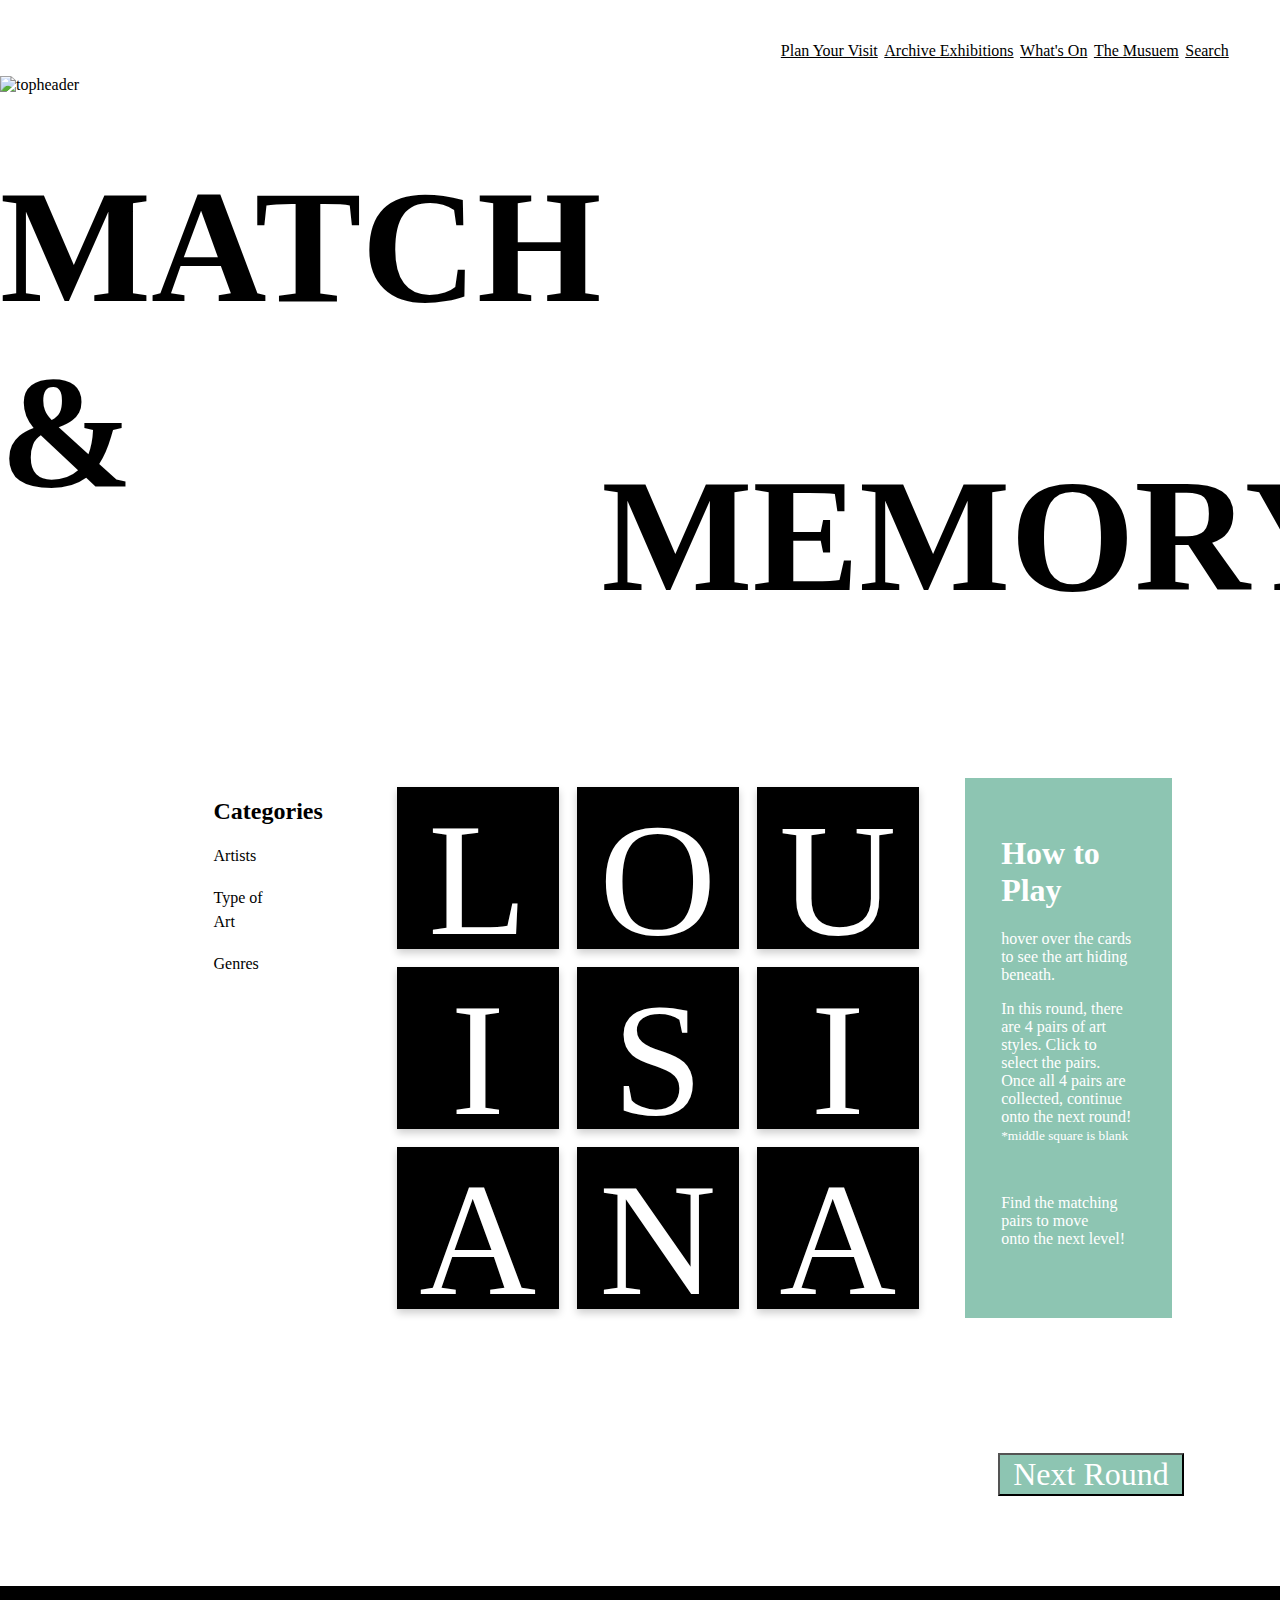
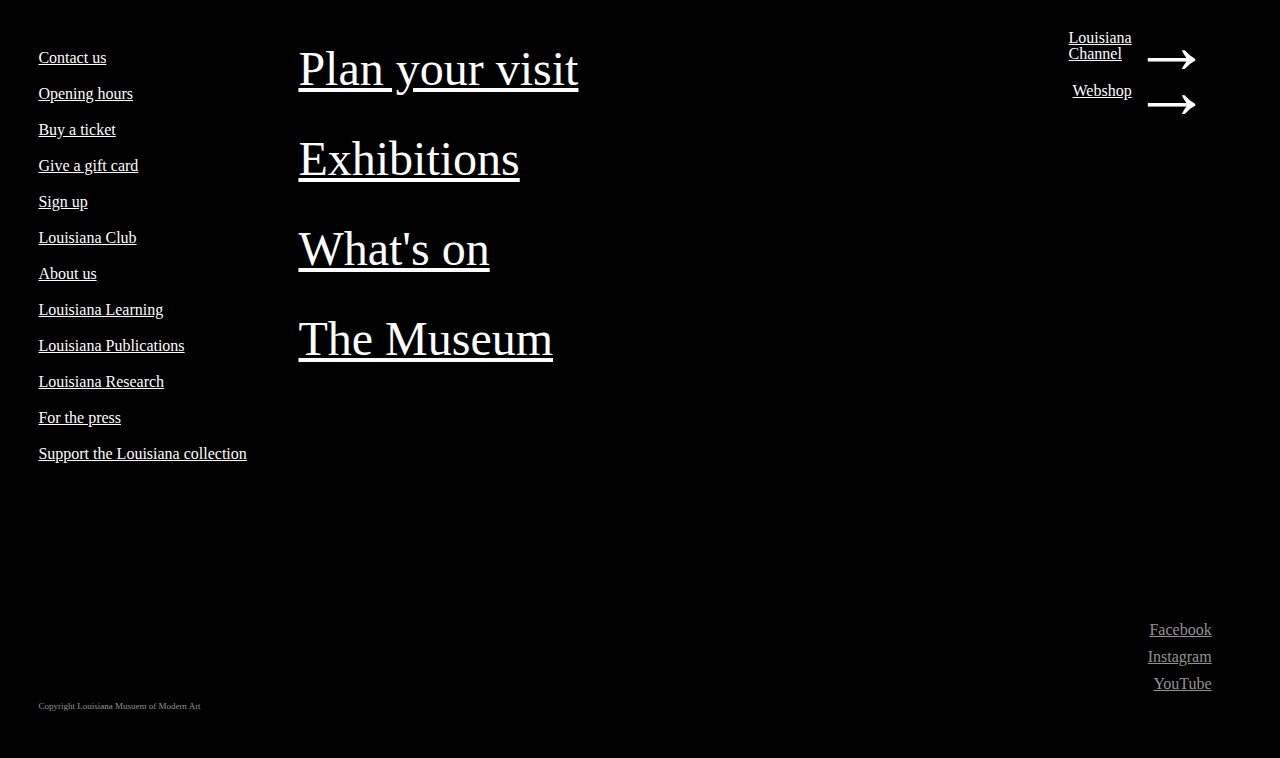
==== commit f4bb104b: "info boxes are working" ====
--- a/memory.html
+++ b/memory.html
@@ -155,6 +155,46 @@
         </div>
 
         </aside>
+        <div class="box_pop invisible">
+            <div class="lightbulb">?</div>
+            <div class="box2">
+                <h2>Pop Art</h2>
+                <p>Did you know, when Marilyn Monroe was alive, her personal life was more interesting than her
+                    professional one. She had already been married several times, and like many of her fans, Warhol had
+                    become fascinated by the idea of popular figures such as Monroe that lived unimaginably glamorous
+                    lifestyles and who had attained an almost mythical status as Hollywood icons.</p>
+            </div>
+        </div>
+        <div class="box_painting invisible">
+            <div class="lightbulb">?</div>
+            <div class="box2">
+                <h2>Painting</h2>
+                <p>Did you know, when Marilyn Monroe was alive, her personal life was more interesting than her
+                    professional one. She had already been married several times, and like many of her fans, Warhol had
+                    become fascinated by the idea of popular figures such as Monroe that lived unimaginably glamorous
+                    lifestyles and who had attained an almost mythical status as Hollywood icons.</p>
+            </div>
+        </div>
+        <div class="box_photo invisible">
+            <div class="lightbulb">?</div>
+            <div class="box2">
+                <h2>Photo</h2>
+                <p>Did you know, when Marilyn Monroe was alive, her personal life was more interesting than her
+                    professional one. She had already been married several times, and like many of her fans, Warhol had
+                    become fascinated by the idea of popular figures such as Monroe that lived unimaginably glamorous
+                    lifestyles and who had attained an almost mythical status as Hollywood icons.</p>
+            </div>
+        </div>
+        <div class="box_abstract invisible">
+            <div class="lightbulb">?</div>
+            <div class="box2">
+                <h2>Abstract</h2>
+                <p>Did you know, when Marilyn Monroe was alive, her personal life was more interesting than her
+                    professional one. She had already been married several times, and like many of her fans, Warhol had
+                    become fascinated by the idea of popular figures such as Monroe that lived unimaginably glamorous
+                    lifestyles and who had attained an almost mythical status as Hollywood icons.</p>
+            </div>
+        </div>
         <button class="nextpage">Next Round</button>
         <footer class="footer_memory">
             <article class="c1_r1">
@@ -218,16 +258,7 @@
 
             </article>
         </footer>
-        <div class="box_pop">
-            <div class="lightbulb">?</div>
-            <div class="box_pop2">
-                <h2>Pop Art</h2>
-                <p>Did you know, when Marilyn Monroe was alive, her personal life was more interesting than her
-                    professional one. She had already been married several times, and like many of her fans, Warhol had
-                    become fascinated by the idea of popular figures such as Monroe that lived unimaginably glamorous
-                    lifestyles and who had attained an almost mythical status as Hollywood icons.</p>
-            </div>
-        </div>
+
     </main>
     <script src="memory.js"></script>
 
--- a/style.css
+++ b/style.css
@@ -671,27 +671,35 @@
   color: white;
   padding-left: 1vw;
   padding-right: 1vw;
-
+  top: -10vh;
   font-size: 2rem;
   width: max-content;
   font-family: gotham-bold;
   margin-left: 78vw;
   position: relative;
   margin-top: 5vmin;
-  margin-bottom: 5vmin;
-}
-.box_pop {
+}
+
+.box_pop,
+.box_painting,
+.box_photo,
+.box_abstract {
+  grid-row-start: 4;
+  display: grid;
+  grid-template-columns: 1fr 5fr;
+  grid-template-rows: 1fr;
+  position: relative;
+  margin-bottom: 0px;
+  padding-bottom: 0px;
   width: 50vw;
   height: 20vmin;
-  position: absolute;
   background-color: #8dc5b2;
   color: white;
   padding-left: 1vw;
-  display: grid;
-  grid-template-columns: 1fr 5fr;
-  grid-template-rows: 1fr;
-  margin: auto;
-}
+  margin: auto;
+  top: -10vh;
+}
+
 .lightbulb {
   grid-column-start: 1;
   display: flex;
@@ -699,7 +707,7 @@
   justify-content: center;
   font-size: 18vmin;
 }
-.box_pop2 {
+.box2 {
   grid-column-start: 2;
 }
 .box_pop2 p {
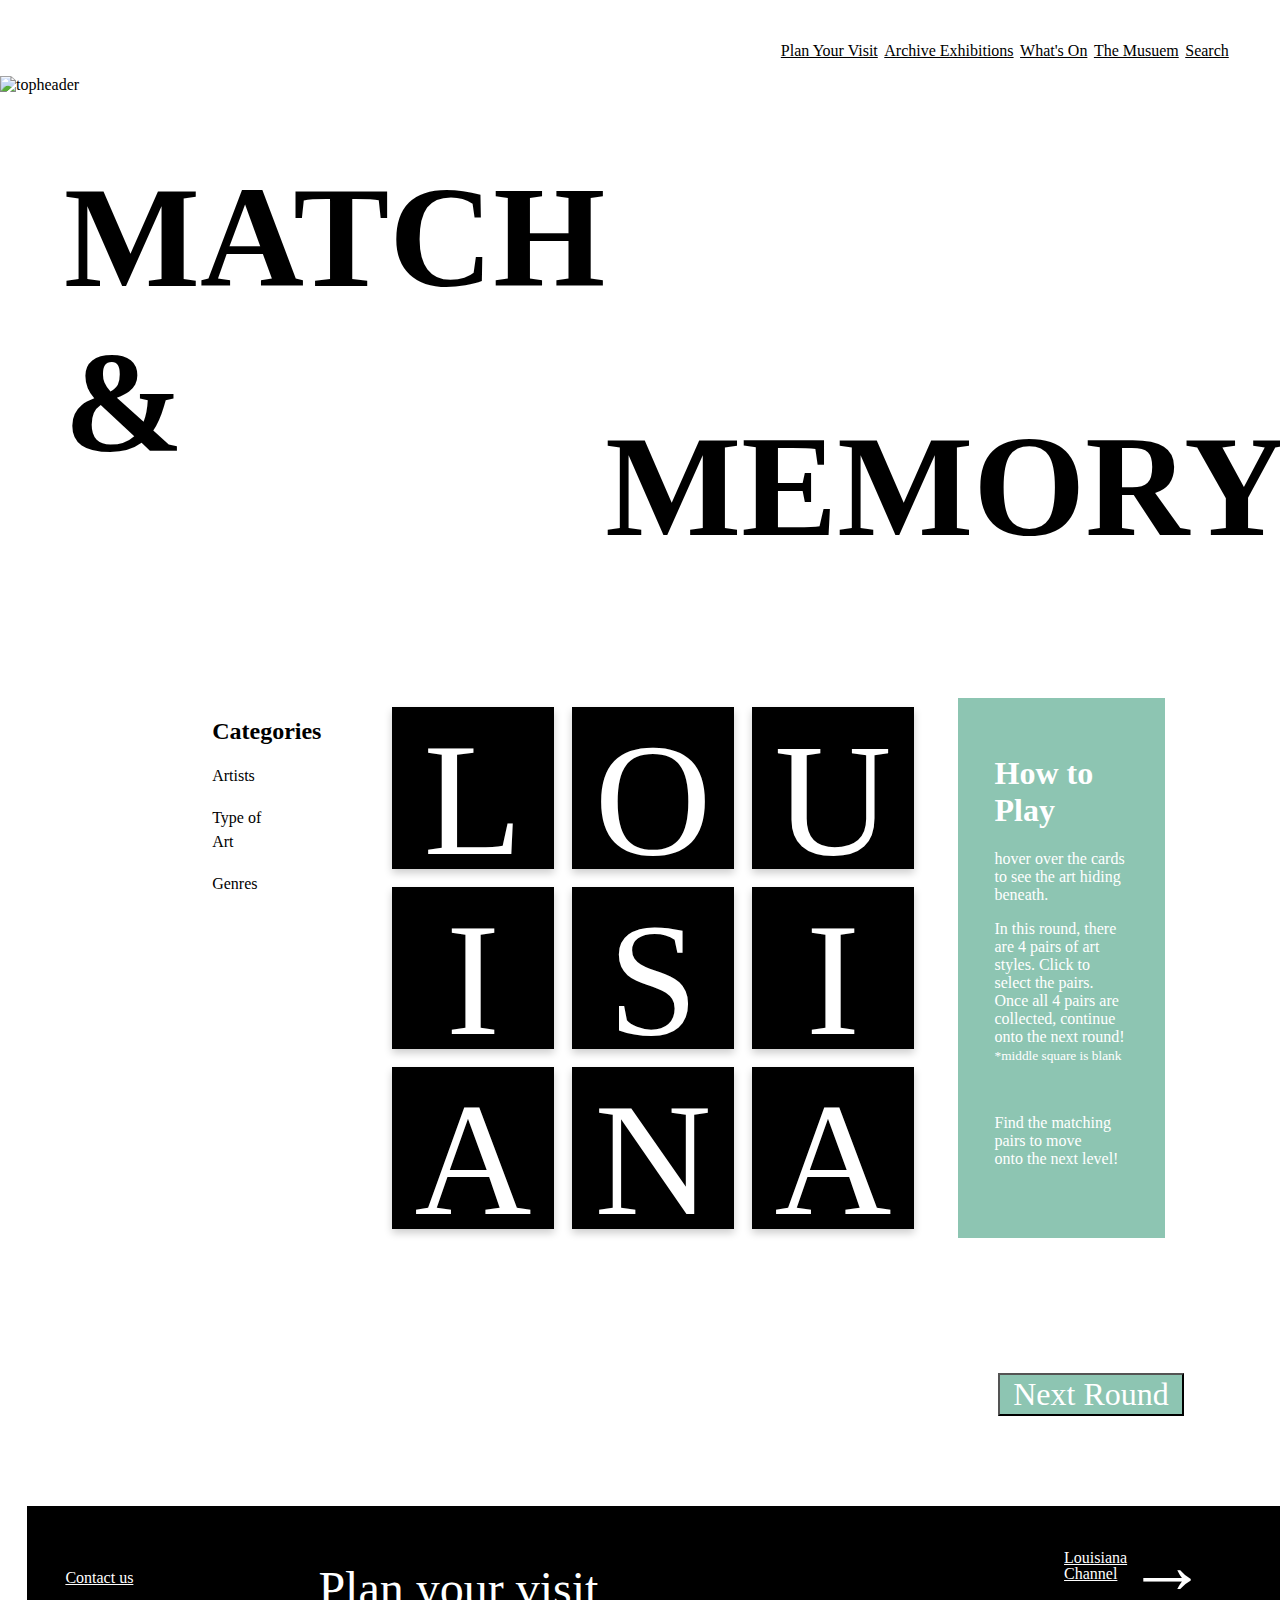
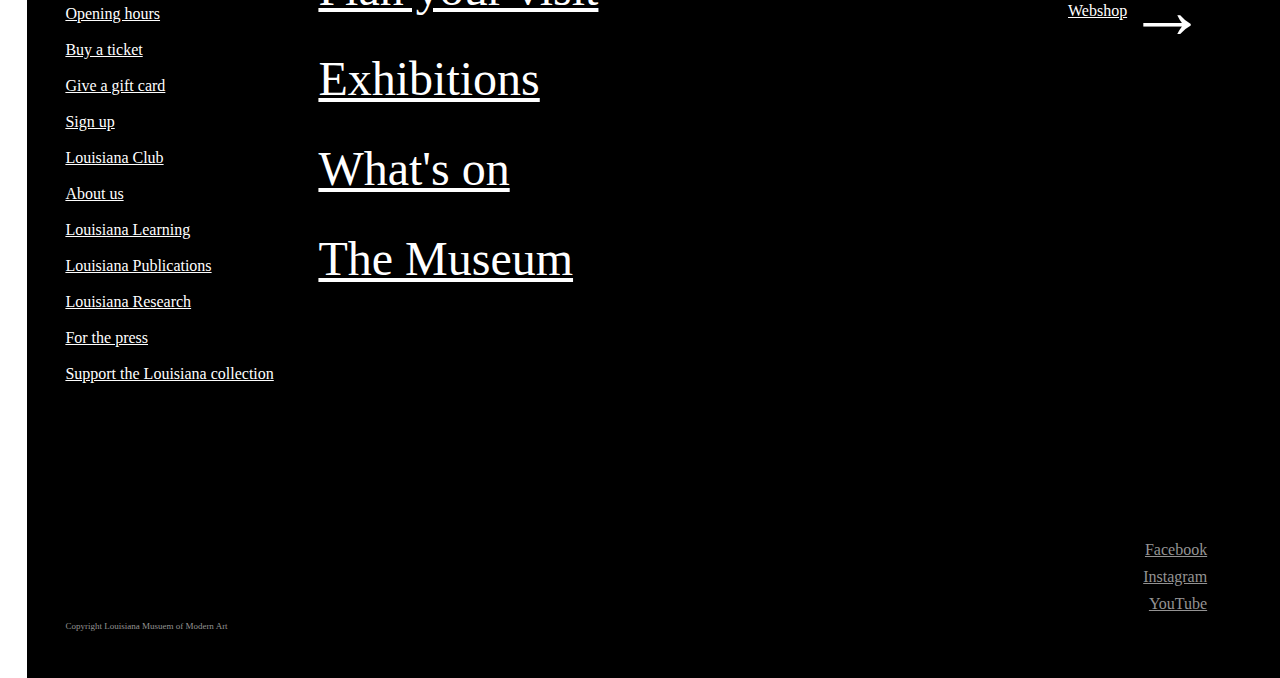
==== commit 00441d89: "fixing games" ====
--- a/memory.html
+++ b/memory.html
@@ -56,7 +56,7 @@
                             <span></span>
                         </div>
                         <div class="flip-card-back">
-                            <img src="images/memory/painting1.jpg" alt="firstcard">
+                            <img src="images/memory/selfpotrait.jpg" alt="firstcard">
                         </div>
                     </div>
                 </div>
@@ -66,7 +66,7 @@
                             <span></span>
                         </div>
                         <div class="flip-card-back">
-                            <img src="images/memory/photo1.jpg" alt="firstcard">
+                            <img src="images/memory/the_chair.jpg" alt="firstcard">
                         </div>
                     </div>
                 </div>
@@ -76,7 +76,7 @@
                             <span></span>
                         </div>
                         <div class="flip-card-back">
-                            <img src="images/memory/abstract2.jpg" alt="firstcard">
+                            <img src="images/memory/the_blue_dot.jpg" alt="firstcard">
                         </div>
                     </div>
                 </div>
@@ -86,7 +86,7 @@
                             <span></span>
                         </div>
                         <div class="flip-card-back">
-                            <img src="images/memory/popart1.jpg" alt="firstcard">
+                            <img src="images/memory/mao.jpg" alt="firstcard">
                         </div>
                     </div>
                 </div>
@@ -105,7 +105,7 @@
                             <span></span>
                         </div>
                         <div class="flip-card-back">
-                            <img src="images/memory/abstract1.jpg" alt="firstcard">
+                            <img src="images/memory/Site_with_2Figures.jpg" alt="firstcard">
                         </div>
                     </div>
                 </div>
@@ -115,7 +115,7 @@
                             <span></span>
                         </div>
                         <div class="flip-card-back">
-                            <img src="images/memory/photo2.jpg" alt="firstcard">
+                            <img src="images/memory/art_though_seek.jpg" alt="firstcard">
                         </div>
                     </div>
                 </div>
@@ -125,7 +125,7 @@
                             <span></span>
                         </div>
                         <div class="flip-card-back">
-                            <img src="images/memory/painting2.jpg" alt="firstcard">
+                            <img src="images/memory/the_bitterness.jpg" alt="firstcard">
                         </div>
                     </div>
                 </div>
@@ -135,7 +135,7 @@
                             <span></span>
                         </div>
                         <div class="flip-card-back">
-                            <img src="images/memory/popart2.jpg" alt="firstcard">
+                            <img src="images/memory/marilynmonroe.jpeg" alt="firstcard">
                         </div>
                     </div>
                 </div>
@@ -158,41 +158,53 @@
         <div class="box_pop invisible">
             <div class="lightbulb">?</div>
             <div class="box2">
-                <h2>Pop Art</h2>
-                <p>Did you know, when Marilyn Monroe was alive, her personal life was more interesting than her
-                    professional one. She had already been married several times, and like many of her fans, Warhol had
-                    become fascinated by the idea of popular figures such as Monroe that lived unimaginably glamorous
-                    lifestyles and who had attained an almost mythical status as Hollywood icons.</p>
+                <h2>ITS A MATCH!</h2>
+                <h2>You found the two Andy Warhol's Pop Art!
+                    <!-- lifestyles and who had attained an almost mythical status as Hollywood icons.<br>
+                    <span style="font-size: smaller;">*click here to find next pair</span>
+                 -->
+                    </p>
             </div>
         </div>
         <div class="box_painting invisible">
             <div class="lightbulb">?</div>
             <div class="box2">
-                <h2>Painting</h2>
-                <p>Did you know, when Marilyn Monroe was alive, her personal life was more interesting than her
-                    professional one. She had already been married several times, and like many of her fans, Warhol had
-                    become fascinated by the idea of popular figures such as Monroe that lived unimaginably glamorous
-                    lifestyles and who had attained an almost mythical status as Hollywood icons.</p>
+                <h2>ITS A MATCH!</h2>
+                <p>You found the two paintings!
+                    <!-- lifestyles and who had attained an almost mythical status as Hollywood icons.<br>
+                    <span style="font-size: smaller;">*click here to find next pair</span> -->
+
+                </p>
             </div>
         </div>
         <div class="box_photo invisible">
             <div class="lightbulb">?</div>
             <div class="box2">
-                <h2>Photo</h2>
-                <p>Did you know, when Marilyn Monroe was alive, her personal life was more interesting than her
-                    professional one. She had already been married several times, and like many of her fans, Warhol had
-                    become fascinated by the idea of popular figures such as Monroe that lived unimaginably glamorous
-                    lifestyles and who had attained an almost mythical status as Hollywood icons.</p>
+                <h2>ITS A MATCH!</h2>
+                <p>You found the two photgraphs!
+                    <!-- lifestyles and who had attained an almost mythical status as Hollywood icons.<br>
+                    <span style="font-size: smaller;">*click here to find next pair</span>
+                 -->
+                </p>
             </div>
         </div>
         <div class="box_abstract invisible">
             <div class="lightbulb">?</div>
             <div class="box2">
-                <h2>Abstract</h2>
-                <p>Did you know, when Marilyn Monroe was alive, her personal life was more interesting than her
-                    professional one. She had already been married several times, and like many of her fans, Warhol had
-                    become fascinated by the idea of popular figures such as Monroe that lived unimaginably glamorous
-                    lifestyles and who had attained an almost mythical status as Hollywood icons.</p>
+                <h2>ITS A MATCH!</h2>
+                <p>You found the two abstract pieces!
+                    <!-- lifestyles and who had attained an almost mythical status as Hollywood icons.<br>
+                    <span style="font-size: smaller;">*click here to find next pair</span>
+                 -->
+                </p>
+            </div>
+        </div>
+        <div class="box_end invisible">
+            <div class="lightbulb">!</div>
+            <div class="box2">
+                <h2>CONGRATS</h2>
+                <p>Well done on finding all the different art types! <br>
+                    <span style="font-size: smaller;">*click button in bottom right to continue</span></p>
             </div>
         </div>
         <button class="nextpage">Next Round</button>
@@ -260,6 +272,8 @@
         </footer>
 
     </main>
+    <script src="archive.js"></script>
+
     <script src="memory.js"></script>
 
 </body>
--- a/style.css
+++ b/style.css
@@ -94,7 +94,7 @@
 /* first game card */
 .game_card1 {
   display: grid;
-  grid-template-columns: 0.3fr, 0.7fr;
+  grid-template-columns: 0.3fr 0.7fr;
   grid-column-start: 1;
   grid-column-end: 20;
   grid-row-start: 1;
@@ -105,9 +105,12 @@
 .column1 {
   grid-column-start: 1;
 }
-.inner_artist {
+.inner_artist1 {
   width: 100%;
   height: 100%;
+  opacity: 0.6;
+  border: 2px black solid;
+  box-shadow: 4px 8px 0 rgba(100, 99, 99, 0.1);
 }
 
 .column2 {
@@ -139,7 +142,7 @@
 /* second game card */
 .game_card2 {
   display: grid;
-  grid-template-columns: 0.7fr, 0.3fr;
+  grid-template-columns: 0.7fr 0.3fr;
   grid-column-start: 4;
   grid-column-end: 24;
   grid-row-start: 2;
@@ -152,77 +155,94 @@
 }
 
 .inner_artist1_2 {
+  width: 60%;
+  height: 35%;
+
+  object-fit: none;
+  object-position: 50% -0%;
+  box-shadow: 4px 8px 0 rgba(100, 99, 99, 0.1);
+}
+.inner_artist1_3 {
+  width: 60%;
+  height: 45%;
+
+  margin-bottom: 0px;
+  object-fit: contain;
+  object-fit: none;
+  object-position: 50% 87%;
+  box-shadow: 4px 8px 0 rgba(100, 99, 99, 0.1);
+}
+
+.column2_2 {
+  grid-column-start: 1;
+  grid-row-start: 1;
+}
+
+.c2grid2_2 {
+  display: grid;
+  grid-template-rows: 0.3fr 0.5fr 0.2fr;
+  margin-right: 1vw;
+  text-align: right;
+}
+
+.title_artist2_2 {
+  grid-row-start: 1;
+  color: black;
+  font-size: 5rem;
+  font-family: gotham-bold;
+  margin-bottom: 0px;
+}
+.artist_paragraph2_2 {
+  grid-row-start: 2;
+  font-family: gotham-light;
+  margin-bottom: 0px;
+}
+.artist_button2_2 {
+  grid-row-start: 3;
+  background-color: #8dc5b2;
+  color: white;
+  padding: 0.9vw;
+  width: max-content;
+  display: block;
+  justify-self: right;
+}
+
+/* third game card */
+.game_card3 {
+  display: grid;
+  grid-template-columns: 0.3fr, 0.7fr;
+  grid-column-start: 1;
+  grid-column-end: 20;
+  grid-row-start: 3;
+  margin-left: 0.5vw;
+  margin-bottom: 10vw;
+}
+
+.column1 {
+  grid-column-start: 1;
+}
+.inner_artist3 {
   width: 100%;
   height: 100%;
-}
-
-.column2_2 {
-  grid-column-start: 1;
-  grid-row-start: 1;
-}
-
-.c2grid2_2 {
+  border: 2px black solid;
+  box-shadow: 4px 8px 0 rgba(100, 99, 99, 0.1);
+}
+
+.column2 {
+  grid-column-start: 2;
+}
+.c2grid {
   display: grid;
   grid-template-rows: 0.5fr 0.4fr 0.1fr;
-  margin-right: 1vw;
-  text-align: right;
-}
-
-.title_artist2_2 {
+  margin-left: 1vw;
+}
+.title_artist {
   grid-row-start: 1;
   color: black;
   font-size: 5rem;
   margin: 0px;
   font-family: gotham-bold;
 }
-.artist_paragraph2_2 {
-  grid-row-start: 2;
-  font-family: gotham-light;
-}
-.artist_button2_2 {
-  grid-row-start: 3;
-  background-color: #8dc5b2;
-  color: white;
-  padding: 0.9vw;
-  width: max-content;
-  display: block;
-  float: right;
-}
-
-/* third game card */
-.game_card3 {
-  display: grid;
-  grid-template-columns: 0.3fr, 0.7fr;
-  grid-column-start: 1;
-  grid-column-end: 20;
-  grid-row-start: 3;
-  margin-left: 0.5vw;
-  margin-bottom: 10vw;
-}
-
-.column1 {
-  grid-column-start: 1;
-}
-.inner_artist {
-  width: 100%;
-  height: 100%;
-}
-
-.column2 {
-  grid-column-start: 2;
-}
-.c2grid {
-  display: grid;
-  grid-template-rows: 0.5fr 0.4fr 0.1fr;
-  margin-left: 1vw;
-}
-.title_artist {
-  grid-row-start: 1;
-  color: black;
-  font-size: 5rem;
-  margin: 0px;
-  font-family: gotham-bold;
-}
 .artist_paragraph {
   grid-row-start: 2;
   font-family: gotham-light;
@@ -352,7 +372,7 @@
 }
 .game_title {
   color: black;
-  font-size: 10rem;
+  font-size: 9rem;
   font-family: gotham;
   display: flex;
   justify-content: flex-start;
@@ -361,10 +381,11 @@
   z-index: -1;
   grid-row-start: 1;
   grid-column-end: 2;
+  margin-left: 5vw;
 }
 .game_title2 {
   color: black;
-  font-size: 10rem;
+  font-size: 9rem;
   font-family: gotham;
   display: flex;
   justify-content: flex-start;
@@ -373,6 +394,7 @@
   z-index: -1;
   grid-column-start: 2;
   grid-row-start: 2;
+  margin-right: 5vw;
 }
 
 .row2 {
@@ -684,20 +706,42 @@
 .box_painting,
 .box_photo,
 .box_abstract {
-  grid-row-start: 4;
-  display: grid;
-  grid-template-columns: 1fr 5fr;
+  position: absolute;
+  top: 100vh;
+  display: grid;
+  grid-template-columns: 1fr 4fr;
   grid-template-rows: 1fr;
-  position: relative;
-  margin-bottom: 0px;
+  /* position: relative; */
+  left: 8vw;
   padding-bottom: 0px;
-  width: 50vw;
+  width: 20vw;
+  height: auto;
+  background-color: #628b7e;
+  color: white;
+  padding-left: 1vw;
+  padding-right: 1vw;
+  z-index: 10;
+  font-family: gotham-light;
+  line-height: 2vh;
+}
+.box_end {
+  /* grid-row-start: 4; */
+  position: absolute;
+  top: 100vh;
+  display: grid;
+  grid-template-columns: 1fr 3fr;
+  grid-template-rows: 1fr;
+  /* position: relative; */
+  left: 20vw;
+  padding-bottom: 0px;
+  width: 30vw;
   height: 20vmin;
   background-color: #8dc5b2;
   color: white;
   padding-left: 1vw;
-  margin: auto;
-  top: -10vh;
+  padding-right: 1vw;
+  z-index: 10;
+  font-family: gotham-light;
 }
 
 .lightbulb {
@@ -721,8 +765,19 @@
   background-color: black;
   color: white;
   padding: 3vw;
-  margin-left: ;
+  margin-left: 3vmin;
 }
 .invisible {
   display: none;
 }
+/* IMAGE PAGE */
+
+body .image {
+  display: grid;
+  grid-template-columns: repeat(3, 1fr);
+  grid-template-rows: auto;
+}
+
+.imagesss img {
+  width: 100%;
+}
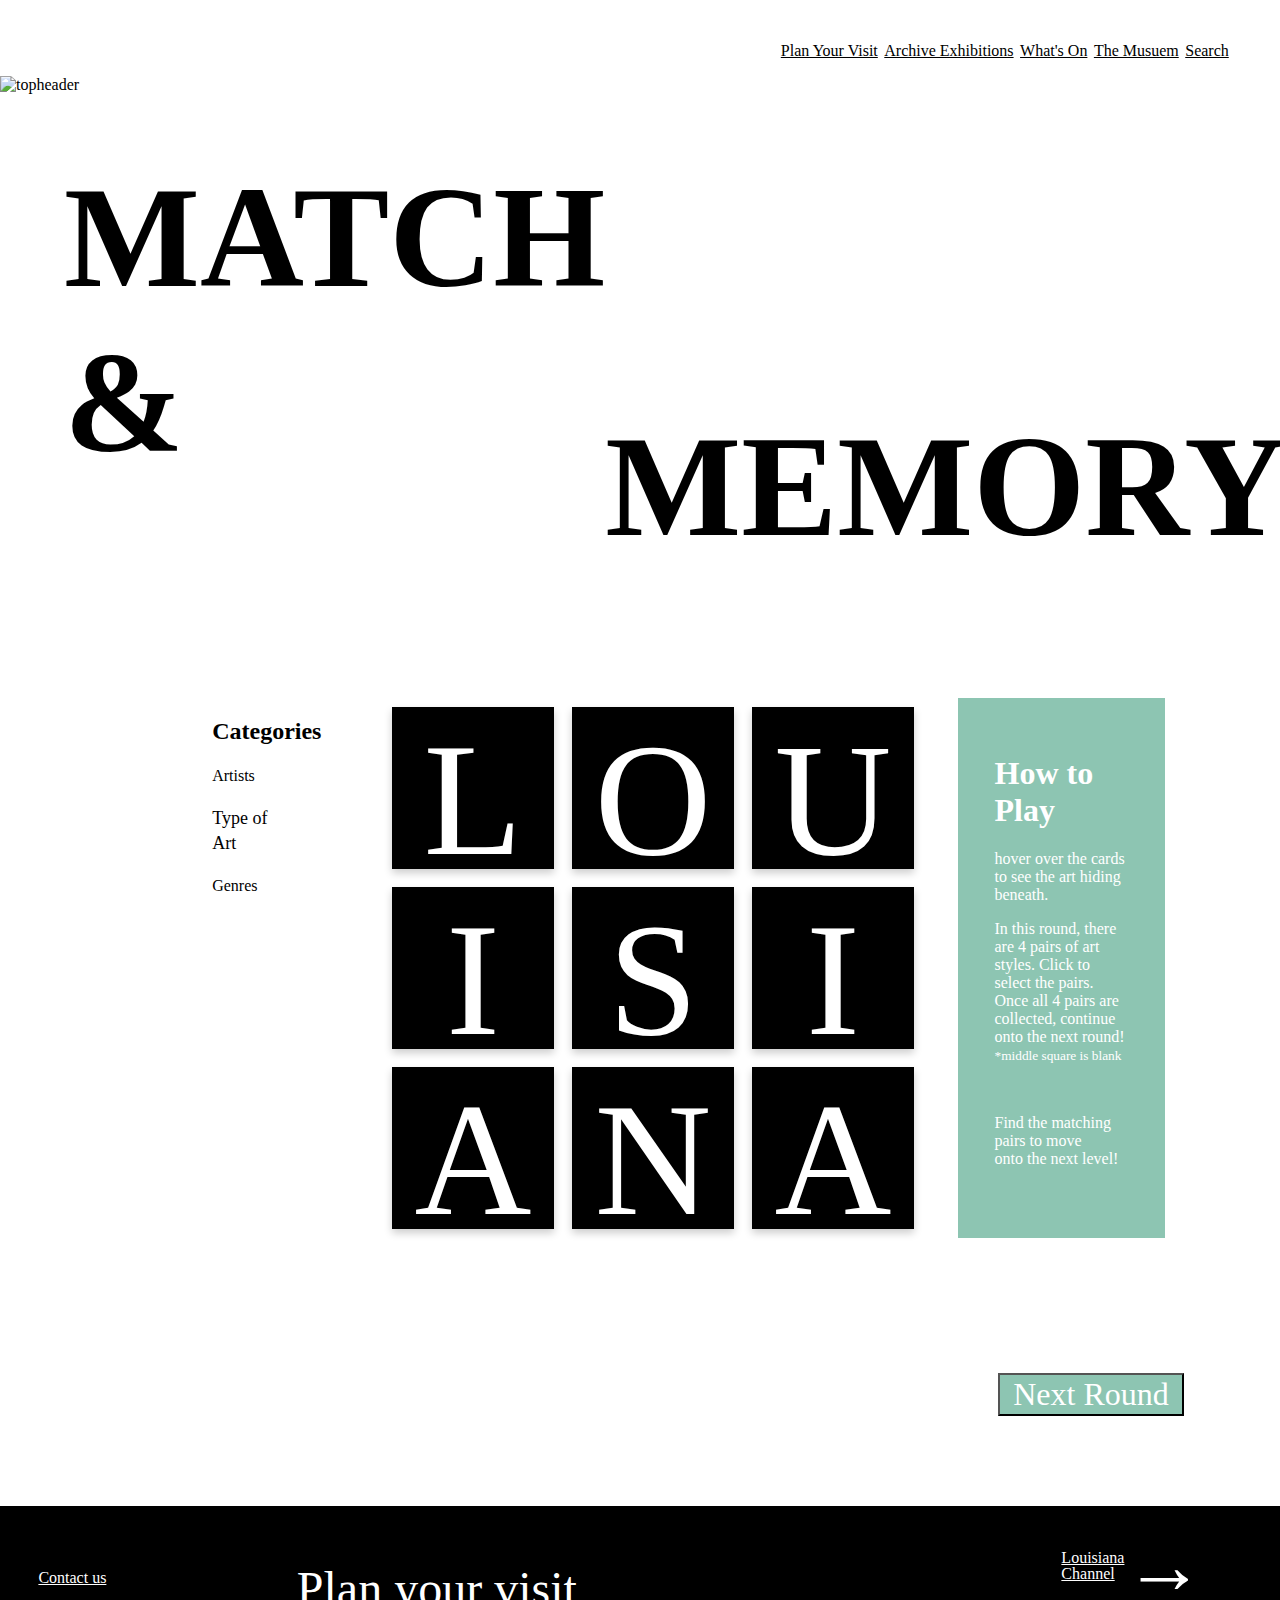
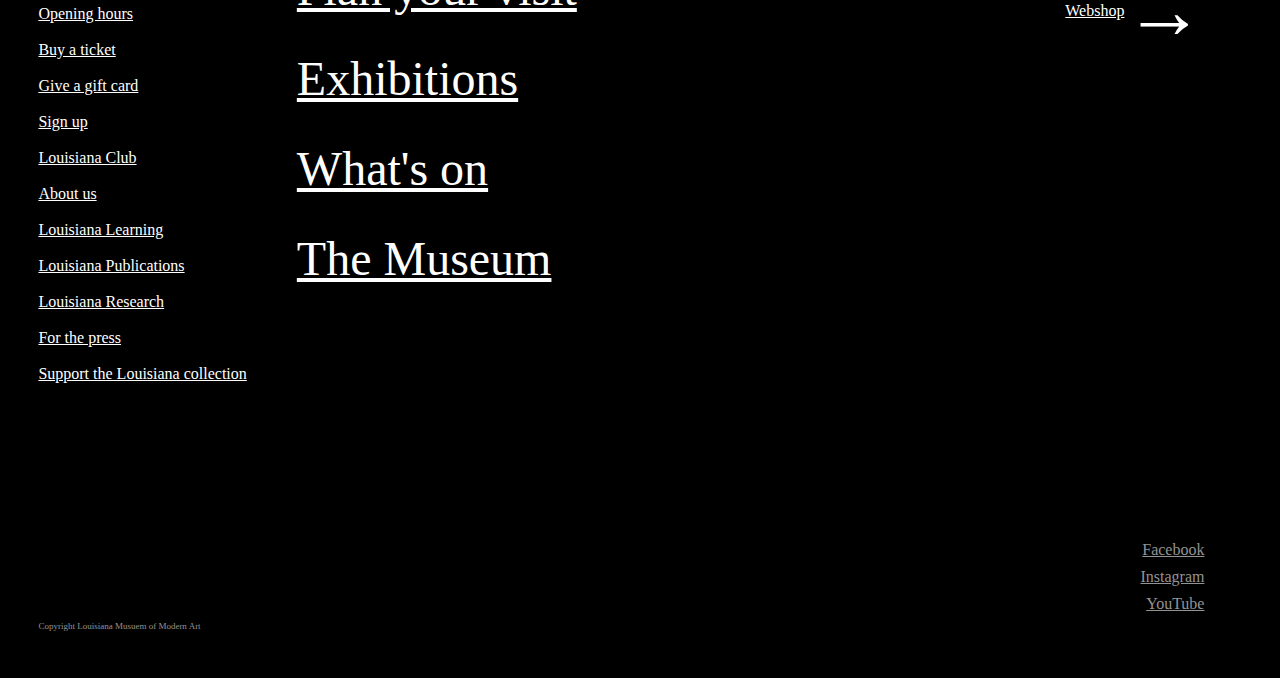
==== commit a6c7892e: "final it" ====
--- a/memory.html
+++ b/memory.html
@@ -44,7 +44,7 @@
                 <ul>
                     <li>Artists</li>
                     <br>
-                    <li>Type of Art
+                    <li><span class="selectedart">Type of Art</span>
                     </li><br>
                     <li>Genres</li>
                 </ul>
@@ -159,11 +159,11 @@
             <div class="lightbulb">?</div>
             <div class="box2">
                 <h2>ITS A MATCH!</h2>
-                <h2>You found the two Andy Warhol's Pop Art!
+                <p>You found the two Andy Warhol's Pop Art!
                     <!-- lifestyles and who had attained an almost mythical status as Hollywood icons.<br>
                     <span style="font-size: smaller;">*click here to find next pair</span>
                  -->
-                    </p>
+                </p>
             </div>
         </div>
         <div class="box_painting invisible">
--- a/style.css
+++ b/style.css
@@ -433,7 +433,10 @@
   grid-row-end: 3;
   background-color: black;
 }
-
+.selectedart {
+  font-family: gotham-bold;
+  font-size: 2vmin;
+}
 /* TEST MEMORY!!!! */
 .memory_grid {
   justify-content: center;
@@ -749,7 +752,7 @@
   display: flex;
   align-items: center;
   justify-content: center;
-  font-size: 18vmin;
+  font-size: 11vmin;
 }
 .box2 {
   grid-column-start: 2;
@@ -765,7 +768,6 @@
   background-color: black;
   color: white;
   padding: 3vw;
-  margin-left: 3vmin;
 }
 .invisible {
   display: none;
